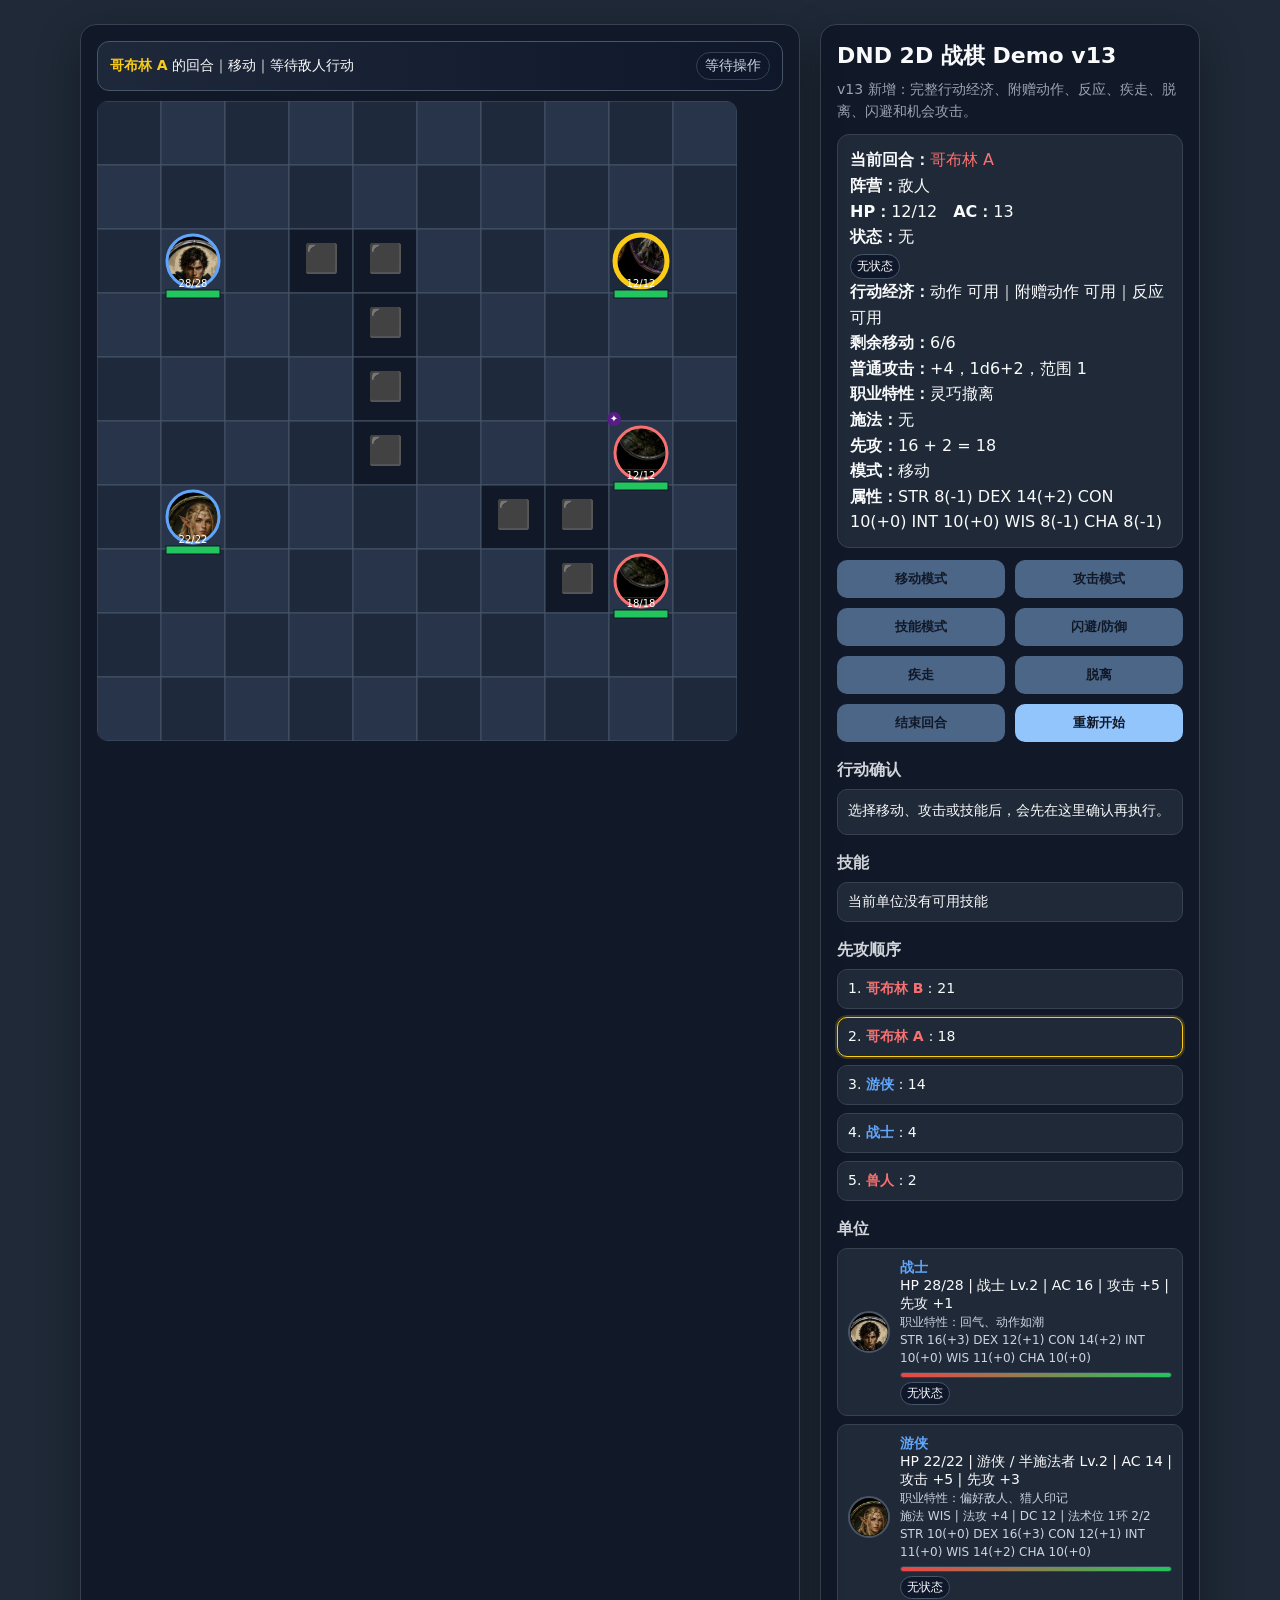
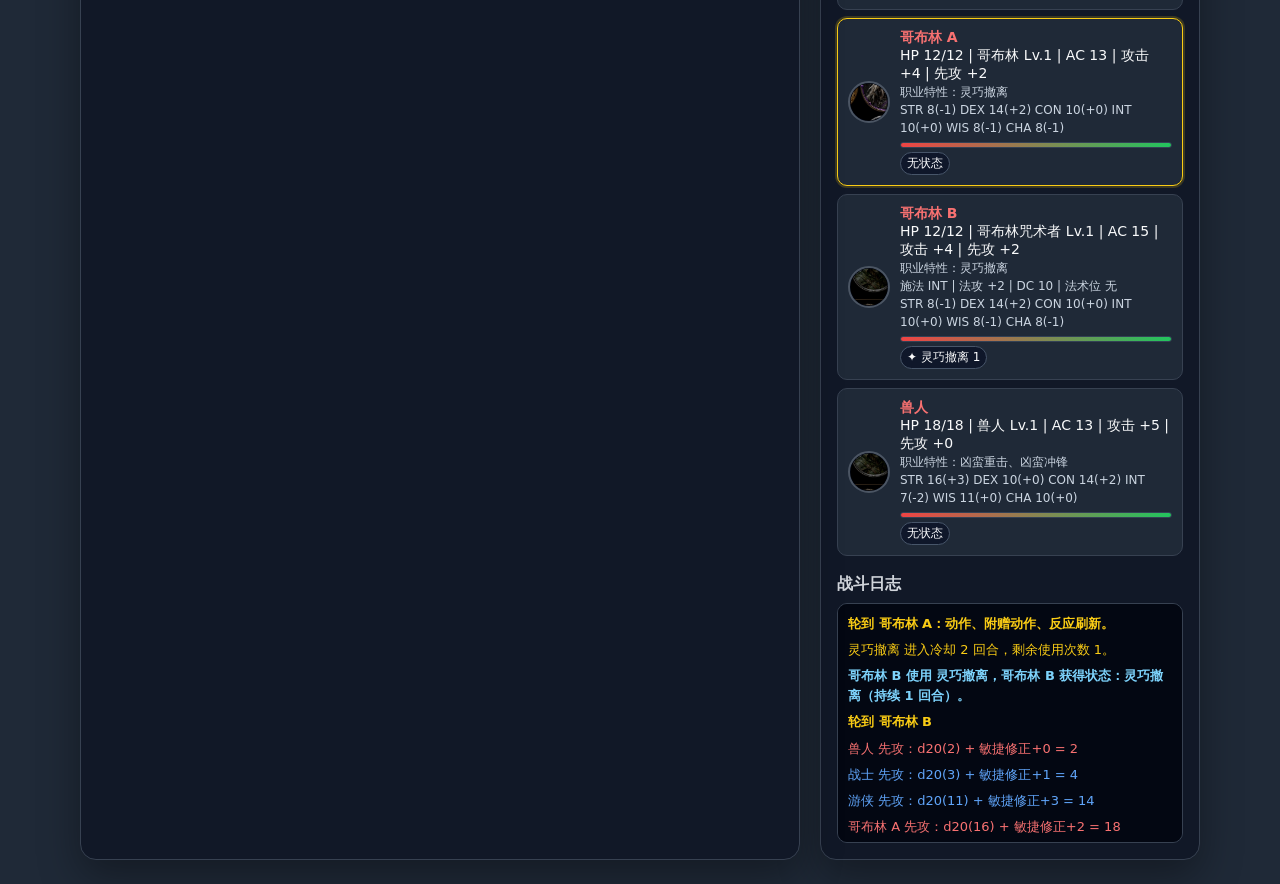
==== index.html @ ed9dc4ab "1. 标准行动经济雏形    - Action：动作    - Bonus Action：附赠动作    - Reaction：反应    - Movement：移动力 2. 行动消耗类型    - " ====
<!DOCTYPE html>
<html lang="zh-CN">
<head>
  <meta charset="UTF-8" />
  <meta name="viewport" content="width=device-width, initial-scale=1.0" />
  <title>DND 战棋战斗 Demo v13</title>
  <link rel="stylesheet" href="./src/style.css" />
</head>
<body>
  <div class="app">
    <div class="board-wrap">
      <div id="turnBanner" class="turn-banner"></div>
      <canvas id="battleCanvas" width="640" height="640"></canvas>
      <div id="tooltip" class="tooltip hidden"></div>
    </div>
    <aside class="panel">
      <h1>DND 2D 战棋 Demo v13</h1>
      <div class="hint">v13 新增：完整行动经济、附赠动作、反应、疾走、脱离、闪避和机会攻击。</div>
      <div class="status" id="status"></div>
      <div class="actions">
        <button id="moveBtn">移动模式</button>
        <button id="attackBtn">攻击模式</button>
        <button id="skillBtn">技能模式</button>
        <button id="defendBtn">闪避/防御</button>
        <button id="dashBtn">疾走</button>
        <button id="disengageBtn">脱离</button>
        <button id="endTurnBtn">结束回合</button>
        <button id="restartBtn">重新开始</button>
      </div>
      <h2>行动确认</h2><div class="confirm-panel" id="confirmPanel"></div>
      <h2>技能</h2><div class="skill-list" id="skillList"></div>
      <h2>先攻顺序</h2><div class="initiative-list" id="initiativeList"></div>
      <h2>单位</h2><div class="unit-list" id="unitList"></div>
      <h2>战斗日志</h2><div class="log" id="log"></div>
    </aside>
  </div>
  <script type="module" src="./src/main.js"></script>
</body>
</html>
---- src/style.css ----
* { box-sizing: border-box; }
body {
  margin: 0;
  font-family: system-ui, -apple-system, BlinkMacSystemFont, "Segoe UI", sans-serif;
  background: #1f2937;
  color: #f9fafb;
  display: flex;
  justify-content: center;
  align-items: flex-start;
  min-height: 100vh;
  padding: 24px;
}
.app { display: grid; grid-template-columns: auto 380px; gap: 20px; max-width: 1120px; width: 100%; }
.board-wrap, .panel { background: #111827; border: 1px solid #374151; border-radius: 16px; box-shadow: 0 16px 40px rgba(0,0,0,.35); padding: 16px; }
canvas { display: block; background: #0f172a; border-radius: 10px; cursor: pointer; }
h1 { font-size: 22px; margin: 0 0 8px; }
h2 { font-size: 16px; margin: 18px 0 8px; color: #d1d5db; }
.hint { color: #9ca3af; line-height: 1.55; font-size: 14px; margin-bottom: 12px; }
.status { padding: 12px; border-radius: 12px; background: #1f2937; border: 1px solid #374151; margin: 12px 0; line-height: 1.6; }
.actions { display: grid; grid-template-columns: 1fr 1fr; gap: 10px; margin: 12px 0; }
button { border: 0; border-radius: 10px; padding: 10px 12px; font-weight: 700; color: #111827; background: #93c5fd; cursor: pointer; }
button:hover:not(:disabled) { filter: brightness(1.08); }
button:disabled { opacity: .45; cursor: not-allowed; }
.unit-list, .initiative-list, .skill-list { display: grid; gap: 8px; }
.unit-card, .initiative-card, .skill-card { padding: 10px; border-radius: 10px; background: #1f2937; border: 1px solid #374151; font-size: 14px; }
.unit-card.active, .initiative-card.active, .skill-card.active { border-color: #facc15; box-shadow: 0 0 0 2px rgba(250,204,21,.18); }
.unit-card.dead, .initiative-card.dead { opacity: .45; text-decoration: line-through; }
.log { height: 240px; overflow: auto; padding: 10px; border-radius: 10px; background: #030712; border: 1px solid #374151; font-size: 13px; line-height: 1.55; }
.log div { margin-bottom: 6px; }
.player { color: #60a5fa; }
.enemy { color: #f87171; }
.system { color: #facc15; }
.crit { color: #fb7185; font-weight: 700; }

.skill-card { cursor: pointer; }
.skill-card:hover { border-color: #93c5fd; }
.skill-name { font-weight: 700; }

.skill-card.disabled { opacity: .5; cursor: not-allowed; }
.skill-card.disabled:hover { border-color: #374151; }

.board-wrap { position: relative; }
.tooltip { position: absolute; pointer-events: none; z-index: 5; max-width: 240px; padding: 8px 10px; border-radius: 10px; background: rgba(3,7,18,.94); border: 1px solid #64748b; color: #e5e7eb; font-size: 12px; line-height: 1.45; box-shadow: 0 10px 30px rgba(0,0,0,.35); }
.tooltip.hidden { display: none; }
.confirm-panel { min-height: 46px; padding: 10px; border-radius: 10px; background: #1f2937; border: 1px solid #374151; font-size: 14px; line-height: 1.5; }
.confirm-actions { display: grid; grid-template-columns: 1fr 1fr; gap: 8px; margin-top: 8px; }
.confirm-actions button:first-child { background: #86efac; }
.confirm-actions button:last-child { background: #fca5a5; }
.aoe { color: #f97316; font-weight: 700; }


.unit-card-with-avatar {
  display: grid;
  grid-template-columns: 42px 1fr;
  align-items: center;
  gap: 10px;
}

.unit-avatar {
  width: 42px;
  height: 42px;
  object-fit: cover;
  border-radius: 999px;
  border: 2px solid #4b5563;
  background: #030712;
}

/* v8 readability upgrades */
.turn-banner {
  display: grid;
  grid-template-columns: 1fr auto;
  gap: 10px;
  align-items: center;
  margin-bottom: 10px;
  padding: 10px 12px;
  border-radius: 12px;
  background: linear-gradient(90deg, rgba(30,41,59,.95), rgba(15,23,42,.95));
  border: 1px solid #475569;
  font-size: 14px;
}
.turn-banner strong { color: #facc15; }
.turn-pill { padding: 4px 8px; border-radius: 999px; background: #0f172a; border: 1px solid #334155; color: #cbd5e1; }
.status-badges { display: flex; flex-wrap: wrap; gap: 4px; margin-top: 4px; }
.status-badge { display: inline-flex; align-items: center; gap: 3px; padding: 2px 6px; border-radius: 999px; background: #0f172a; border: 1px solid #475569; font-size: 12px; }
.status-poison { border-color: #84cc16; color: #bef264; }
.status-defense { border-color: #22c55e; color: #86efac; }
.status-buff { border-color: #38bdf8; color: #7dd3fc; }
.skill-card { position: relative; }
.skill-meta { color: #cbd5e1; font-size: 12px; margin-top: 3px; }
.skill-desc { color: #9ca3af; font-size: 12px; margin-top: 4px; }
.skill-card:hover::after {
  content: attr(data-tooltip);
  position: absolute;
  right: 0;
  top: 100%;
  z-index: 10;
  width: 260px;
  padding: 8px 10px;
  border-radius: 10px;
  background: rgba(3,7,18,.98);
  border: 1px solid #64748b;
  color: #e5e7eb;
  white-space: pre-line;
  box-shadow: 0 12px 30px rgba(0,0,0,.45);
}
.log .hit, .hit { color: #86efac; }
.log .miss, .miss { color: #cbd5e1; }
.log .heal, .heal { color: #4ade80; font-weight: 700; }
.log .buff, .buff { color: #7dd3fc; font-weight: 700; }
.log .save, .save { color: #fdba74; }
.log .damage, .damage { color: #fca5a5; }
.log .turn, .turn { color: #facc15; font-weight: 700; }
.unit-card-with-avatar .unit-hpbar { margin-top: 5px; height: 6px; border-radius: 999px; background: #030712; overflow: hidden; border: 1px solid #334155; }
.unit-card-with-avatar .unit-hpbar-inner { height: 100%; background: linear-gradient(90deg, #ef4444, #22c55e); }

.ability-line { color:#cbd5e1; font-size:12px; line-height:1.5; }

.log .reaction, .reaction { color: #f0abfc; font-weight: 700; }
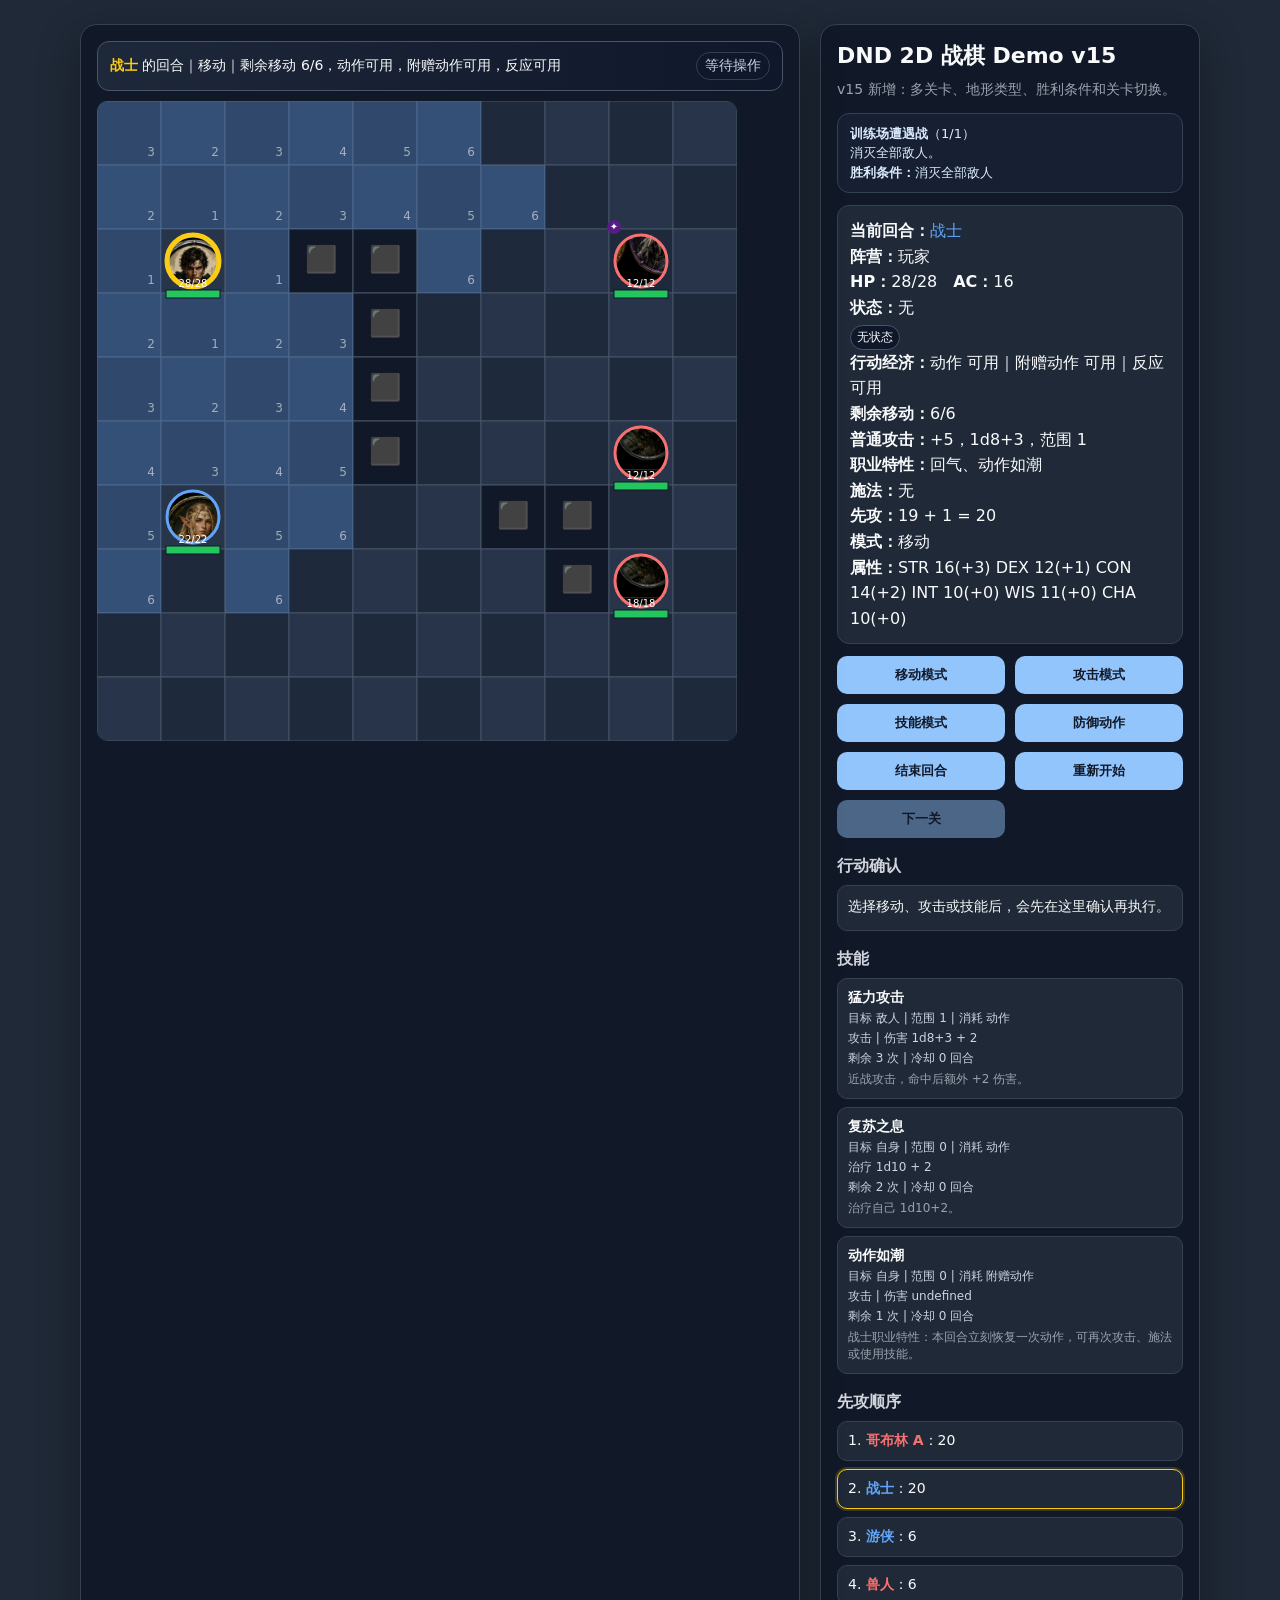
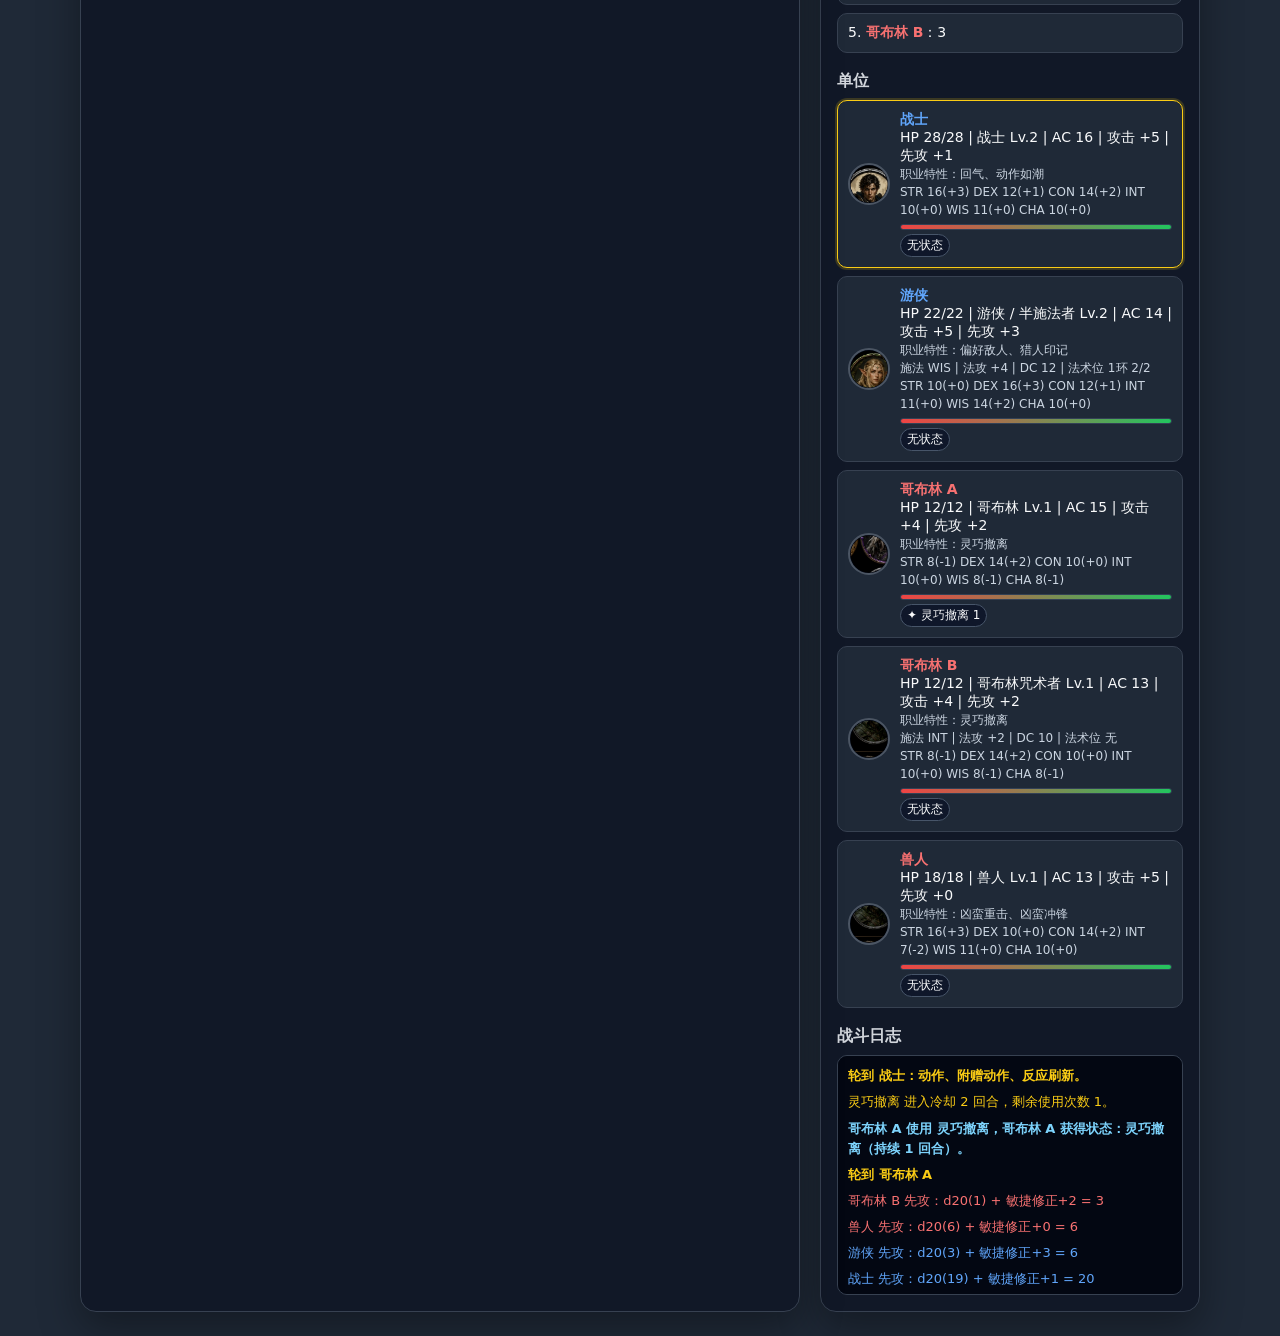
==== commit 11037333: "本版本在 v14 的优势/劣势、机会攻击、行动经济、法术与职业特性基础上，加入了关卡与地图系统。" ====
--- a/index.html
+++ b/index.html
@@ -3,7 +3,7 @@
 <head>
   <meta charset="UTF-8" />
   <meta name="viewport" content="width=device-width, initial-scale=1.0" />
-  <title>DND 战棋战斗 Demo v13</title>
+  <title>DND 战棋战斗 Demo v15</title>
   <link rel="stylesheet" href="./src/style.css" />
 </head>
 <body>
@@ -14,18 +14,18 @@
       <div id="tooltip" class="tooltip hidden"></div>
     </div>
     <aside class="panel">
-      <h1>DND 2D 战棋 Demo v13</h1>
-      <div class="hint">v13 新增：完整行动经济、附赠动作、反应、疾走、脱离、闪避和机会攻击。</div>
+      <h1>DND 2D 战棋 Demo v15</h1>
+      <div class="hint">v15 新增：多关卡、地形类型、胜利条件和关卡切换。</div>
+      <div class="level-info" id="levelInfo"></div>
       <div class="status" id="status"></div>
       <div class="actions">
         <button id="moveBtn">移动模式</button>
         <button id="attackBtn">攻击模式</button>
         <button id="skillBtn">技能模式</button>
-        <button id="defendBtn">闪避/防御</button>
-        <button id="dashBtn">疾走</button>
-        <button id="disengageBtn">脱离</button>
+        <button id="defendBtn">防御动作</button>
         <button id="endTurnBtn">结束回合</button>
         <button id="restartBtn">重新开始</button>
+        <button id="nextLevelBtn">下一关</button>
       </div>
       <h2>行动确认</h2><div class="confirm-panel" id="confirmPanel"></div>
       <h2>技能</h2><div class="skill-list" id="skillList"></div>
--- a/src/style.css
+++ b/src/style.css
@@ -116,3 +116,16 @@
 .ability-line { color:#cbd5e1; font-size:12px; line-height:1.5; }
 
 .log .reaction, .reaction { color: #f0abfc; font-weight: 700; }
+.status-warning { border-color: #f59e0b; color: #fcd34d; }
+
+/* v15 level system */
+.level-info {
+  padding: 10px 12px;
+  border-radius: 12px;
+  background: #172033;
+  border: 1px solid #334155;
+  color: #dbeafe;
+  font-size: 13px;
+  line-height: 1.5;
+  margin: 10px 0;
+}
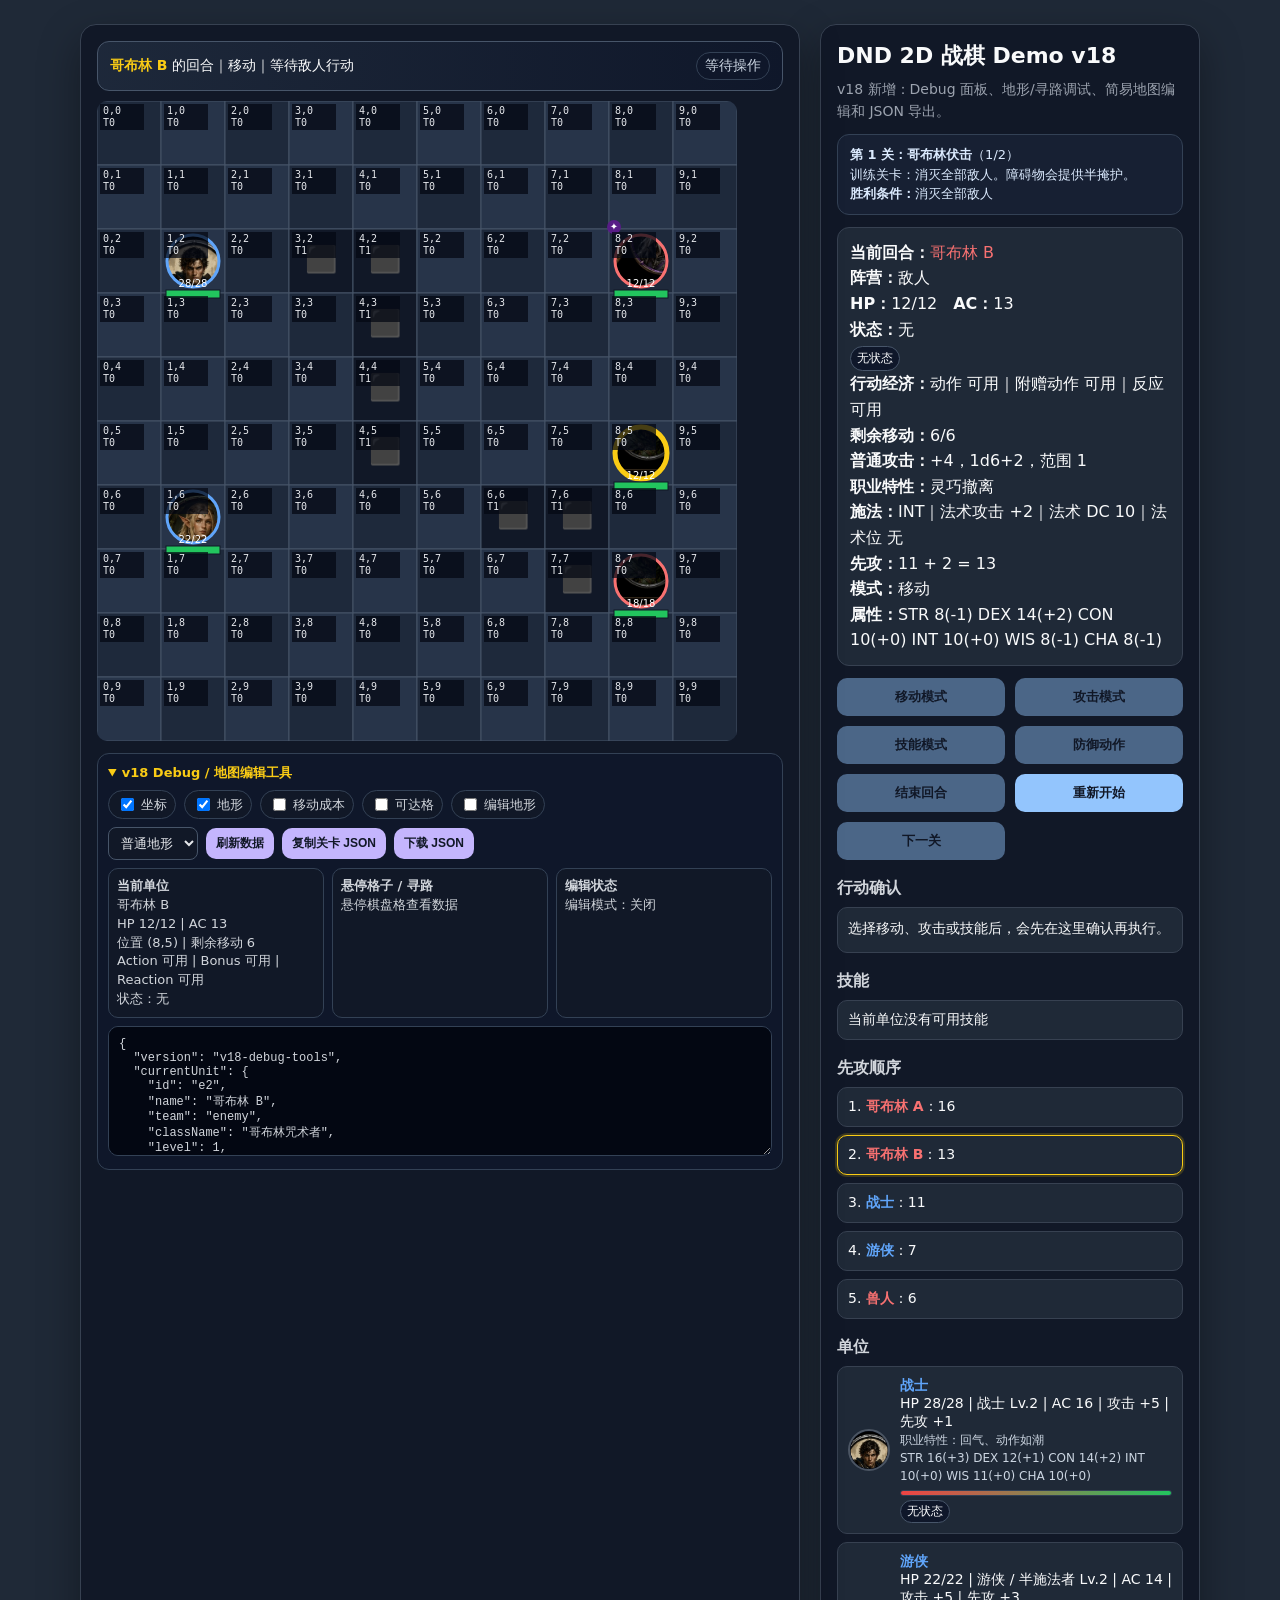
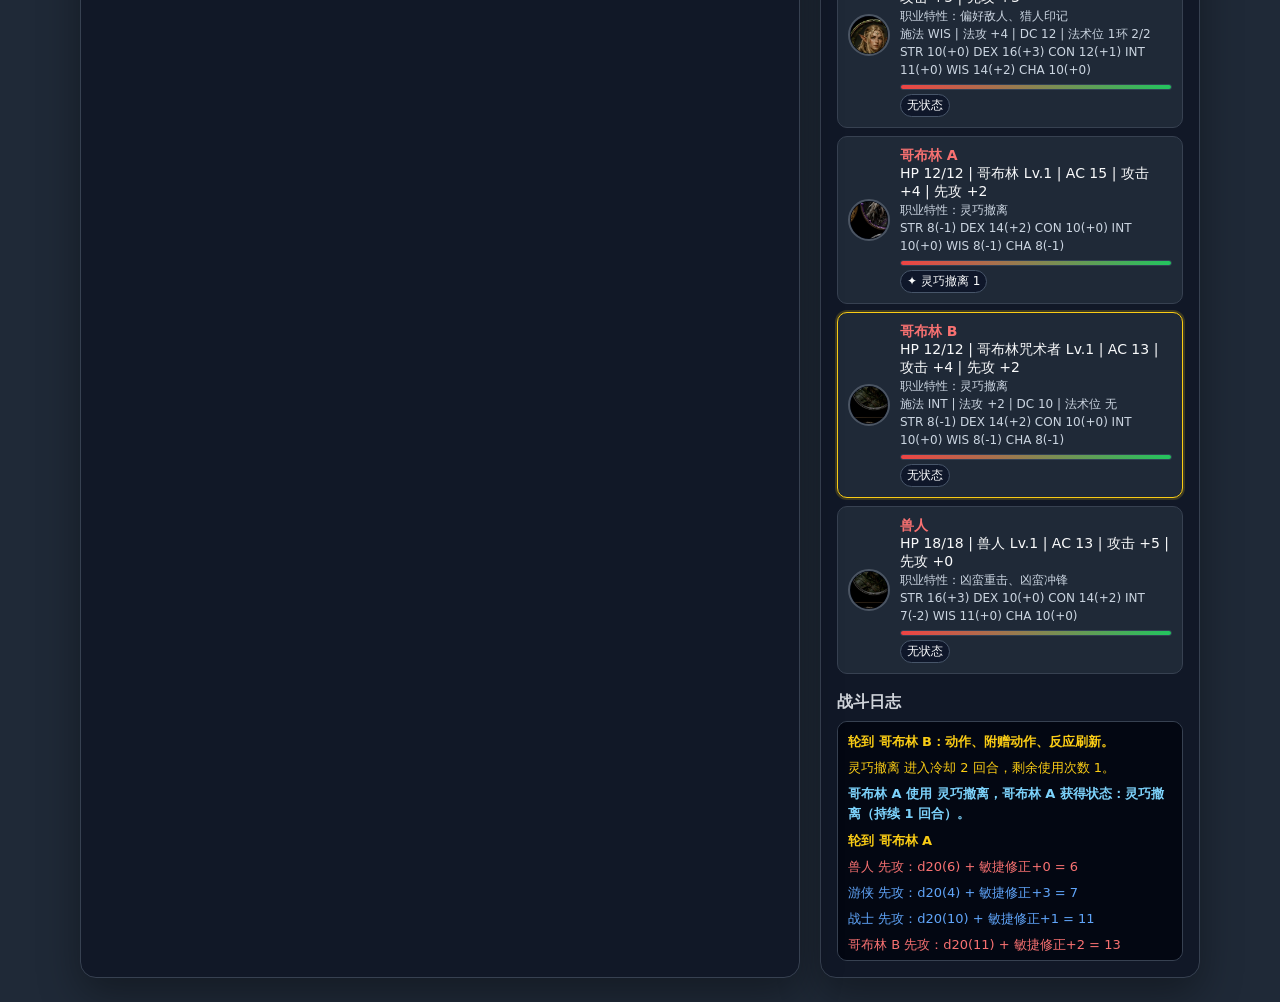
==== commit 0dfabf40: "本版本基于 v15，跳过 v16/v17，直接加入数据编辑与调试工具。" ====
--- a/index.html
+++ b/index.html
@@ -3,7 +3,7 @@
 <head>
   <meta charset="UTF-8" />
   <meta name="viewport" content="width=device-width, initial-scale=1.0" />
-  <title>DND 战棋战斗 Demo v15</title>
+  <title>DND 战棋战斗 Demo v18</title>
   <link rel="stylesheet" href="./src/style.css" />
 </head>
 <body>
@@ -12,10 +12,35 @@
       <div id="turnBanner" class="turn-banner"></div>
       <canvas id="battleCanvas" width="640" height="640"></canvas>
       <div id="tooltip" class="tooltip hidden"></div>
+      <details class="debug-panel" id="debugPanel" open>
+        <summary>v18 Debug / 地图编辑工具</summary>
+        <div class="debug-toolbar">
+          <label><input type="checkbox" id="dbgCoords" checked> 坐标</label>
+          <label><input type="checkbox" id="dbgTerrain" checked> 地形</label>
+          <label><input type="checkbox" id="dbgMoveCost"> 移动成本</label>
+          <label><input type="checkbox" id="dbgReachable"> 可达格</label>
+          <label><input type="checkbox" id="dbgEditMode"> 编辑地形</label>
+        </div>
+        <div class="debug-toolbar">
+          <select id="dbgTerrainSelect">
+            <option value="0">普通地形</option>
+            <option value="1">障碍物</option>
+            <option value="2">困难地形</option>
+            <option value="3">伤害地形</option>
+            <option value="4">治疗地形</option>
+            <option value="5">目标区域</option>
+          </select>
+          <button id="dbgRefresh">刷新数据</button>
+          <button id="dbgCopyLevel">复制关卡 JSON</button>
+          <button id="dbgDownloadLevel">下载 JSON</button>
+        </div>
+        <div id="debugInfo" class="debug-info"></div>
+        <textarea id="debugOutput" class="debug-output" readonly placeholder="这里会显示当前单位、格子、寻路和关卡 JSON"></textarea>
+      </details>
     </div>
     <aside class="panel">
-      <h1>DND 2D 战棋 Demo v15</h1>
-      <div class="hint">v15 新增：多关卡、地形类型、胜利条件和关卡切换。</div>
+      <h1>DND 2D 战棋 Demo v18</h1>
+      <div class="hint">v18 新增：Debug 面板、地形/寻路调试、简易地图编辑和 JSON 导出。</div>
       <div class="level-info" id="levelInfo"></div>
       <div class="status" id="status"></div>
       <div class="actions">
--- a/src/style.css
+++ b/src/style.css
@@ -129,3 +129,24 @@
   line-height: 1.5;
   margin: 10px 0;
 }
+
+
+/* v18 debug tools */
+.debug-panel {
+  margin-top: 12px;
+  padding: 10px;
+  border-radius: 12px;
+  background: #0f172a;
+  border: 1px solid #334155;
+  color: #d1d5db;
+  font-size: 13px;
+}
+.debug-panel summary { cursor: pointer; color: #facc15; font-weight: 700; margin-bottom: 8px; }
+.debug-toolbar { display: flex; flex-wrap: wrap; gap: 8px; align-items: center; margin: 8px 0; }
+.debug-toolbar label { display: inline-flex; gap: 4px; align-items: center; padding: 4px 8px; border-radius: 999px; background: #111827; border: 1px solid #334155; }
+.debug-toolbar select { border: 1px solid #475569; background: #111827; color: #e5e7eb; border-radius: 8px; padding: 7px 8px; }
+.debug-toolbar button { padding: 7px 10px; font-size: 12px; background: #c4b5fd; }
+.debug-info { display: grid; grid-template-columns: repeat(3, 1fr); gap: 8px; margin: 8px 0; }
+.debug-card { padding: 8px; border-radius: 10px; background: #111827; border: 1px solid #334155; line-height: 1.45; }
+.debug-output { width: 100%; min-height: 130px; resize: vertical; border-radius: 10px; padding: 10px; background: #030712; color: #d1d5db; border: 1px solid #334155; font: 12px ui-monospace, SFMono-Regular, Menlo, monospace; }
+@media (max-width: 980px) { .debug-info { grid-template-columns: 1fr; } }
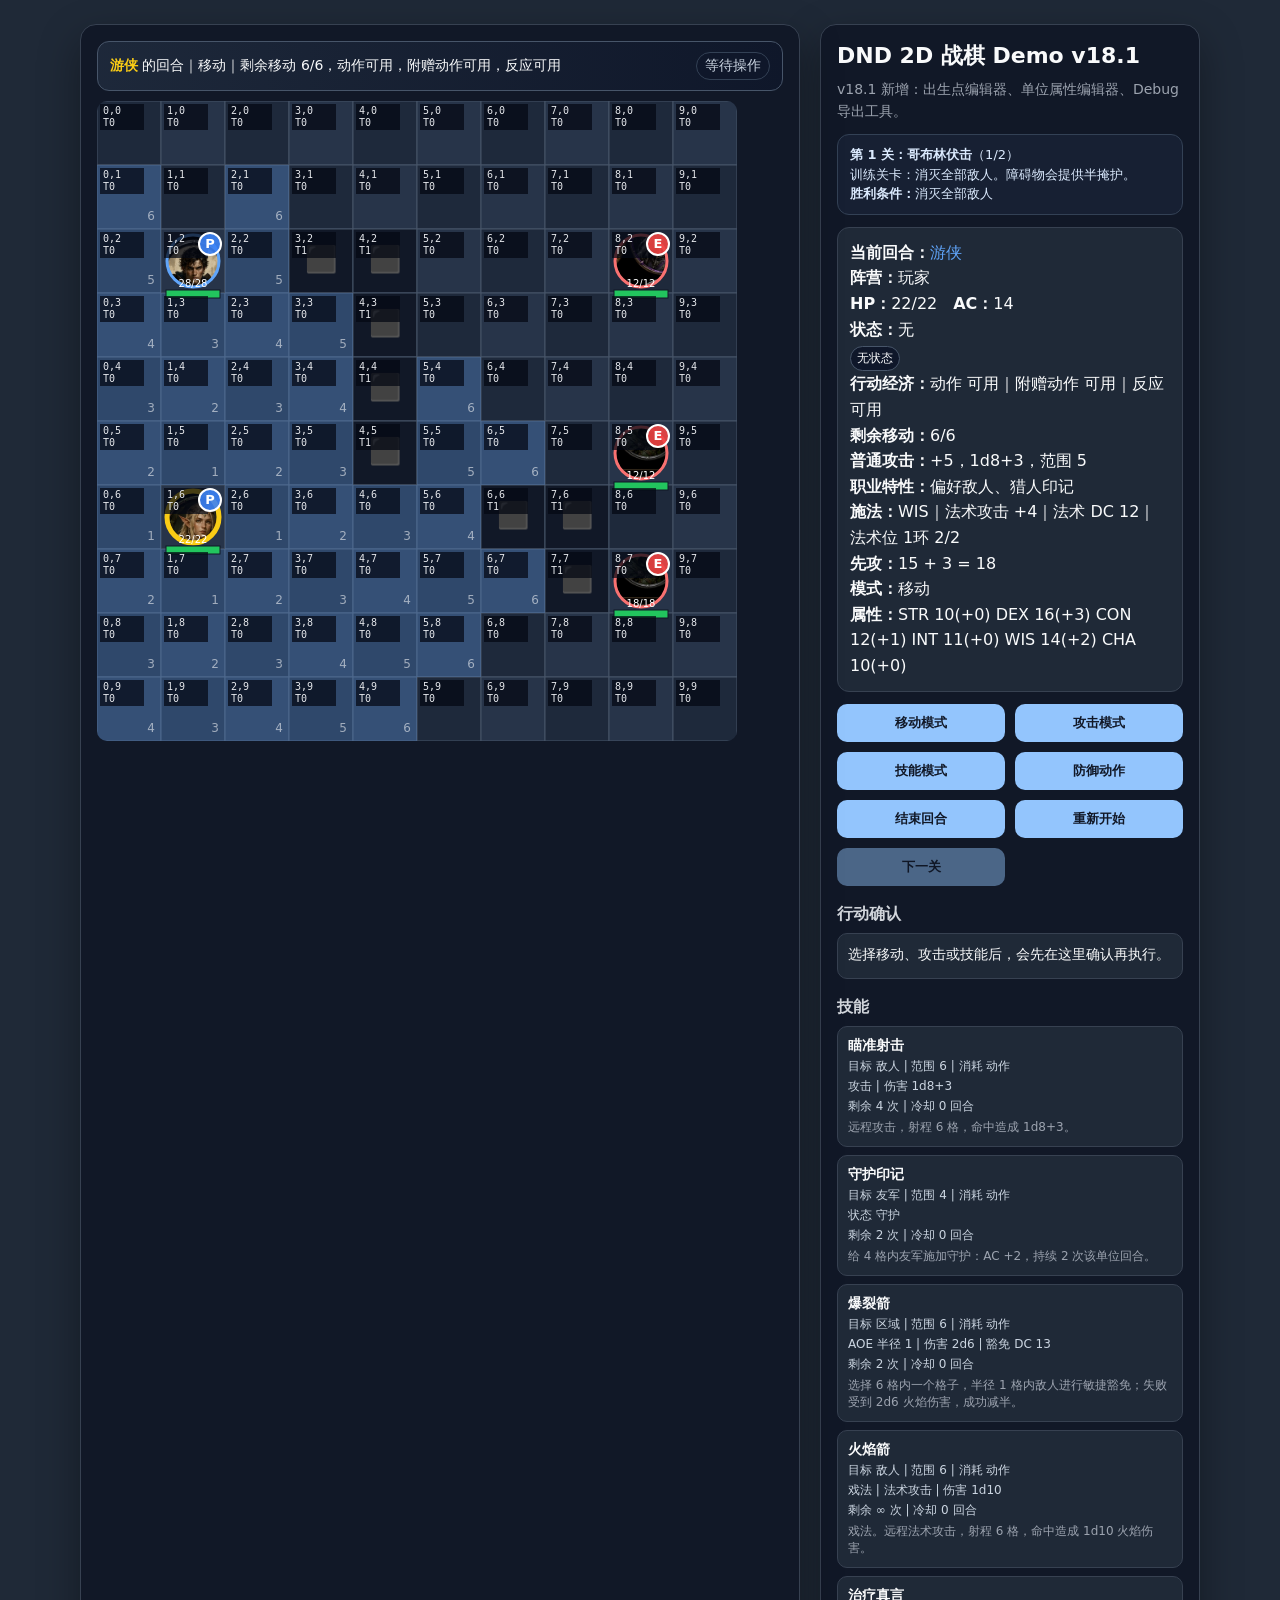
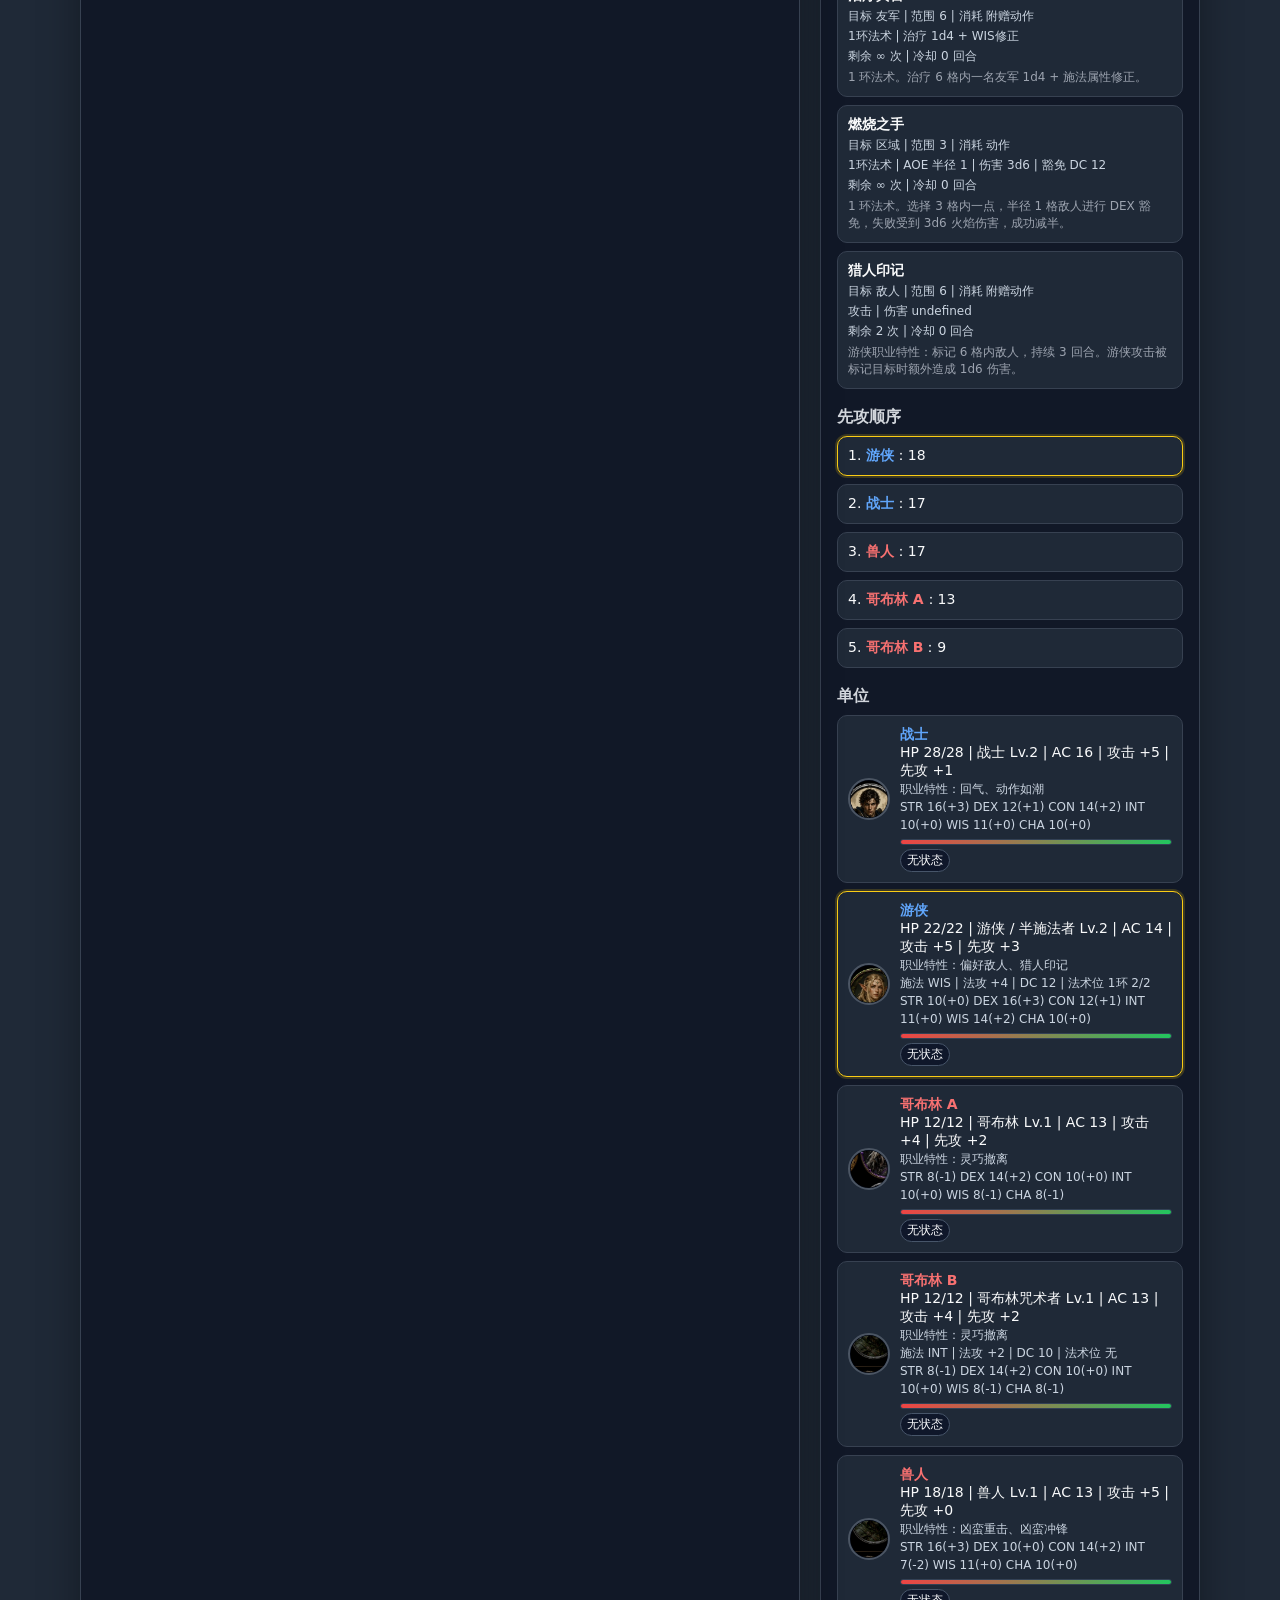
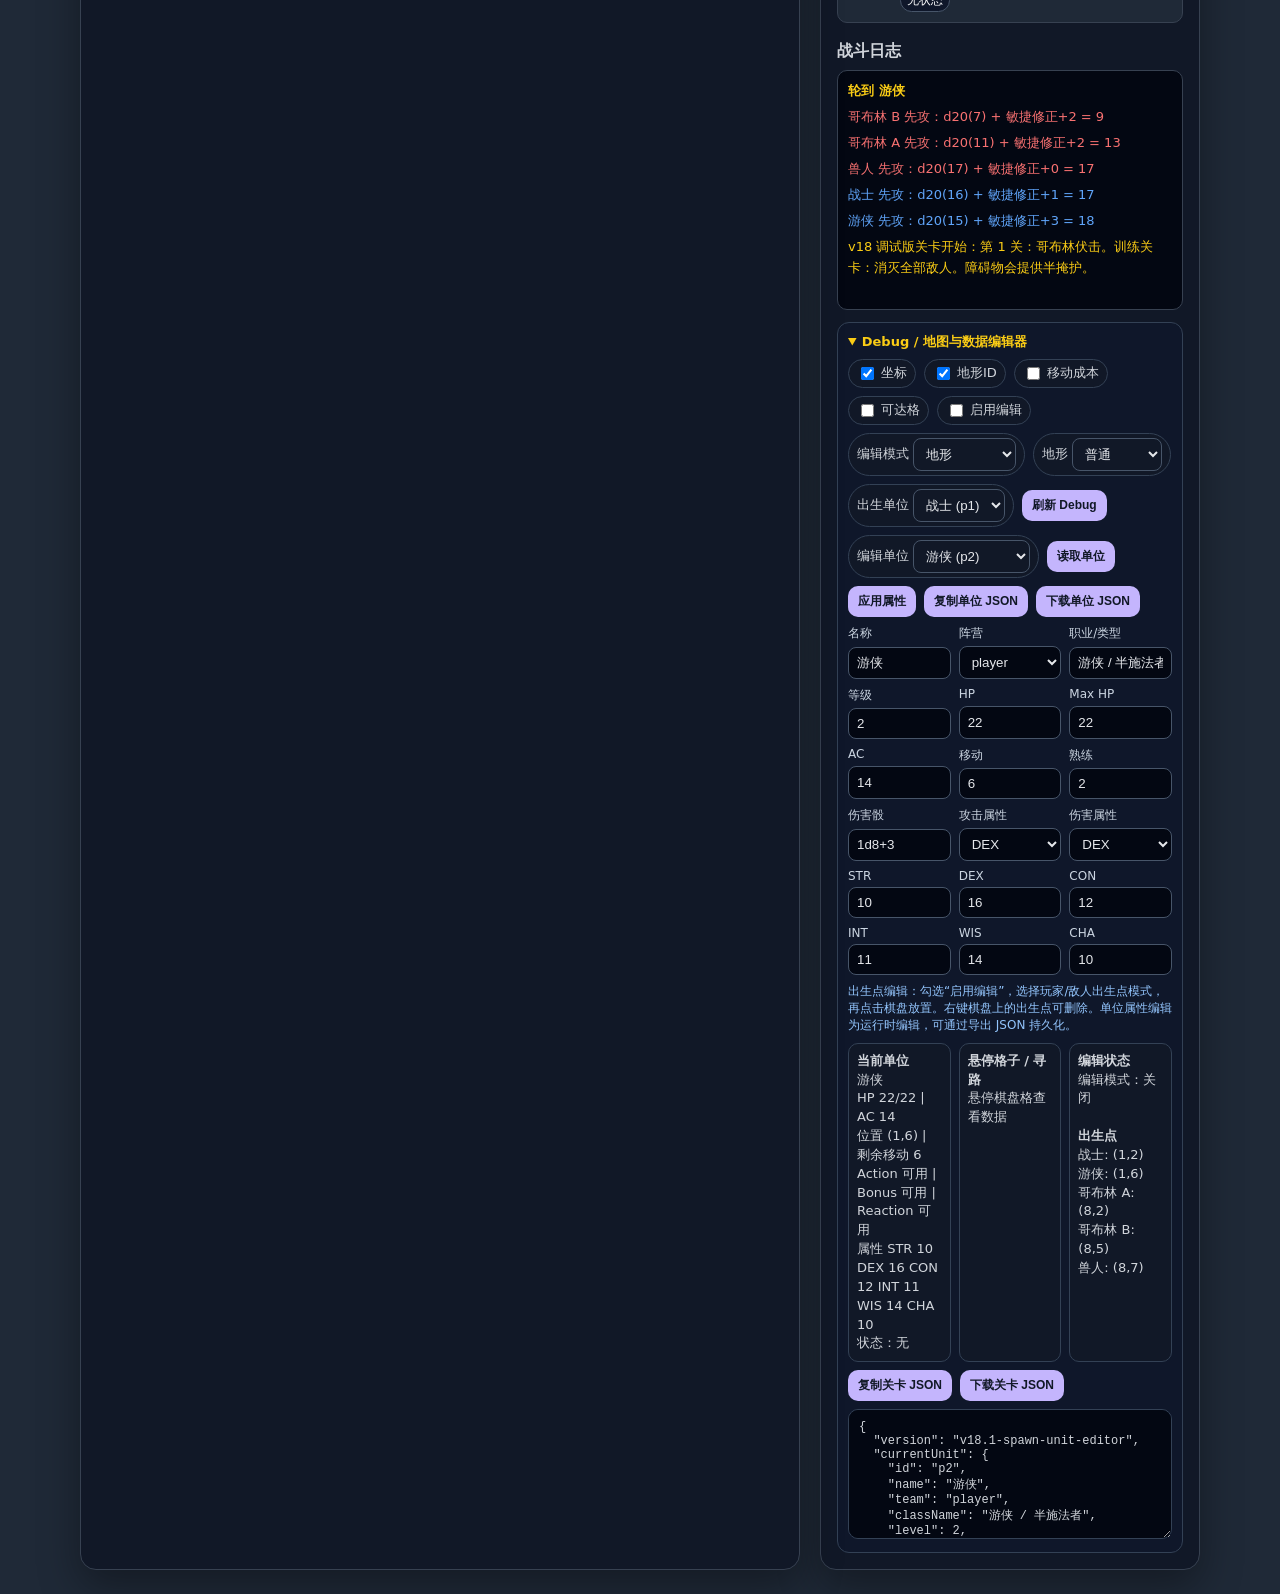
==== commit bc21117f: "1. 出生点编辑器    - 支持放置玩家出生点    - 支持放置敌人出生点    - 棋盘显示 P / E 出生点标记    - 点击棋盘放置出生点    - 右键出生点删除    - 导出关卡 " ====
--- a/index.html
+++ b/index.html
@@ -3,7 +3,7 @@
 <head>
   <meta charset="UTF-8" />
   <meta name="viewport" content="width=device-width, initial-scale=1.0" />
-  <title>DND 战棋战斗 Demo v18</title>
+  <title>DND 战棋战斗 Demo v18.1</title>
   <link rel="stylesheet" href="./src/style.css" />
 </head>
 <body>
@@ -12,35 +12,10 @@
       <div id="turnBanner" class="turn-banner"></div>
       <canvas id="battleCanvas" width="640" height="640"></canvas>
       <div id="tooltip" class="tooltip hidden"></div>
-      <details class="debug-panel" id="debugPanel" open>
-        <summary>v18 Debug / 地图编辑工具</summary>
-        <div class="debug-toolbar">
-          <label><input type="checkbox" id="dbgCoords" checked> 坐标</label>
-          <label><input type="checkbox" id="dbgTerrain" checked> 地形</label>
-          <label><input type="checkbox" id="dbgMoveCost"> 移动成本</label>
-          <label><input type="checkbox" id="dbgReachable"> 可达格</label>
-          <label><input type="checkbox" id="dbgEditMode"> 编辑地形</label>
-        </div>
-        <div class="debug-toolbar">
-          <select id="dbgTerrainSelect">
-            <option value="0">普通地形</option>
-            <option value="1">障碍物</option>
-            <option value="2">困难地形</option>
-            <option value="3">伤害地形</option>
-            <option value="4">治疗地形</option>
-            <option value="5">目标区域</option>
-          </select>
-          <button id="dbgRefresh">刷新数据</button>
-          <button id="dbgCopyLevel">复制关卡 JSON</button>
-          <button id="dbgDownloadLevel">下载 JSON</button>
-        </div>
-        <div id="debugInfo" class="debug-info"></div>
-        <textarea id="debugOutput" class="debug-output" readonly placeholder="这里会显示当前单位、格子、寻路和关卡 JSON"></textarea>
-      </details>
     </div>
     <aside class="panel">
-      <h1>DND 2D 战棋 Demo v18</h1>
-      <div class="hint">v18 新增：Debug 面板、地形/寻路调试、简易地图编辑和 JSON 导出。</div>
+      <h1>DND 2D 战棋 Demo v18.1</h1>
+      <div class="hint">v18.1 新增：出生点编辑器、单位属性编辑器、Debug 导出工具。</div>
       <div class="level-info" id="levelInfo"></div>
       <div class="status" id="status"></div>
       <div class="actions">
@@ -57,6 +32,76 @@
       <h2>先攻顺序</h2><div class="initiative-list" id="initiativeList"></div>
       <h2>单位</h2><div class="unit-list" id="unitList"></div>
       <h2>战斗日志</h2><div class="log" id="log"></div>
+      <details class="debug-panel" open>
+        <summary>Debug / 地图与数据编辑器</summary>
+        <div class="debug-toolbar">
+          <label><input type="checkbox" id="dbgCoords" checked>坐标</label>
+          <label><input type="checkbox" id="dbgTerrain" checked>地形ID</label>
+          <label><input type="checkbox" id="dbgMoveCost">移动成本</label>
+          <label><input type="checkbox" id="dbgReachable">可达格</label>
+          <label><input type="checkbox" id="dbgEditMode">启用编辑</label>
+        </div>
+        <div class="debug-toolbar">
+          <label>编辑模式
+            <select id="dbgEditKind">
+              <option value="terrain">地形</option>
+              <option value="playerSpawn">玩家出生点</option>
+              <option value="enemySpawn">敌人出生点</option>
+            </select>
+          </label>
+          <label>地形
+            <select id="dbgTerrainSelect">
+              <option value="0">普通</option>
+              <option value="1">障碍</option>
+              <option value="2">困难</option>
+              <option value="3">伤害</option>
+              <option value="4">治疗</option>
+              <option value="5">目标区域</option>
+            </select>
+          </label>
+          <label>出生单位
+            <select id="dbgSpawnUnitSelect"></select>
+          </label>
+          <button id="dbgRefresh">刷新 Debug</button>
+        </div>
+        <div class="debug-toolbar">
+          <label>编辑单位
+            <select id="dbgUnitSelect"></select>
+          </label>
+          <button id="dbgLoadUnit">读取单位</button>
+          <button id="dbgApplyUnit">应用属性</button>
+          <button id="dbgCopyUnits">复制单位 JSON</button>
+          <button id="dbgDownloadUnits">下载单位 JSON</button>
+        </div>
+        <div class="unit-editor-grid">
+          <label>名称<input id="unitNameInput"></label>
+          <label>阵营<select id="unitTeamInput"><option value="player">player</option><option value="enemy">enemy</option></select></label>
+          <label>职业/类型<input id="unitClassInput"></label>
+          <label>等级<input id="unitLevelInput" type="number" min="1" max="20"></label>
+          <label>HP<input id="unitHpInput" type="number" min="0"></label>
+          <label>Max HP<input id="unitMaxHpInput" type="number" min="1"></label>
+          <label>AC<input id="unitAcInput" type="number" min="1"></label>
+          <label>移动<input id="unitMoveInput" type="number" min="0"></label>
+          <label>熟练<input id="unitProfInput" type="number" min="0"></label>
+          <label>伤害骰<input id="unitDamageDiceInput"></label>
+          <label>攻击属性<select id="unitAttackAbilityInput"><option>STR</option><option>DEX</option><option>CON</option><option>INT</option><option>WIS</option><option>CHA</option></select></label>
+          <label>伤害属性<select id="unitDamageAbilityInput"><option>STR</option><option>DEX</option><option>CON</option><option>INT</option><option>WIS</option><option>CHA</option></select></label>
+          <label>STR<input id="unitStrInput" type="number" min="1" max="30"></label>
+          <label>DEX<input id="unitDexInput" type="number" min="1" max="30"></label>
+          <label>CON<input id="unitConInput" type="number" min="1" max="30"></label>
+          <label>INT<input id="unitIntInput" type="number" min="1" max="30"></label>
+          <label>WIS<input id="unitWisInput" type="number" min="1" max="30"></label>
+          <label>CHA<input id="unitChaInput" type="number" min="1" max="30"></label>
+        </div>
+        <p class="debug-note">出生点编辑：勾选“启用编辑”，选择玩家/敌人出生点模式，再点击棋盘放置。右键棋盘上的出生点可删除。单位属性编辑为运行时编辑，可通过导出 JSON 持久化。</p>
+        <div class="debug-info" id="debugInfo"></div>
+        <div class="debug-toolbar">
+          <button id="dbgCopyLevel">复制关卡 JSON</button>
+          <button id="dbgDownloadLevel">下载关卡 JSON</button>
+        </div>
+        <textarea class="debug-output" id="debugOutput" spellcheck="false"></textarea>
+      </details>
+
     </aside>
   </div>
   <script type="module" src="./src/main.js"></script>
--- a/src/style.css
+++ b/src/style.css
@@ -150,3 +150,33 @@
 .debug-card { padding: 8px; border-radius: 10px; background: #111827; border: 1px solid #334155; line-height: 1.45; }
 .debug-output { width: 100%; min-height: 130px; resize: vertical; border-radius: 10px; padding: 10px; background: #030712; color: #d1d5db; border: 1px solid #334155; font: 12px ui-monospace, SFMono-Regular, Menlo, monospace; }
 @media (max-width: 980px) { .debug-info { grid-template-columns: 1fr; } }
+
+/* v18.1 spawn and unit editor */
+.unit-editor-grid {
+  display: grid;
+  grid-template-columns: repeat(3, minmax(0, 1fr));
+  gap: 8px;
+  margin: 8px 0;
+}
+.unit-editor-grid label {
+  display: grid;
+  gap: 4px;
+  color: #cbd5e1;
+  font-size: 12px;
+}
+.unit-editor-grid input,
+.unit-editor-grid select {
+  border: 1px solid #475569;
+  background: #030712;
+  color: #e5e7eb;
+  border-radius: 8px;
+  padding: 7px 8px;
+  width: 100%;
+}
+.debug-note {
+  color: #93c5fd;
+  font-size: 12px;
+  line-height: 1.45;
+  margin: 8px 0;
+}
+@media (max-width: 980px) { .unit-editor-grid { grid-template-columns: 1fr; } }
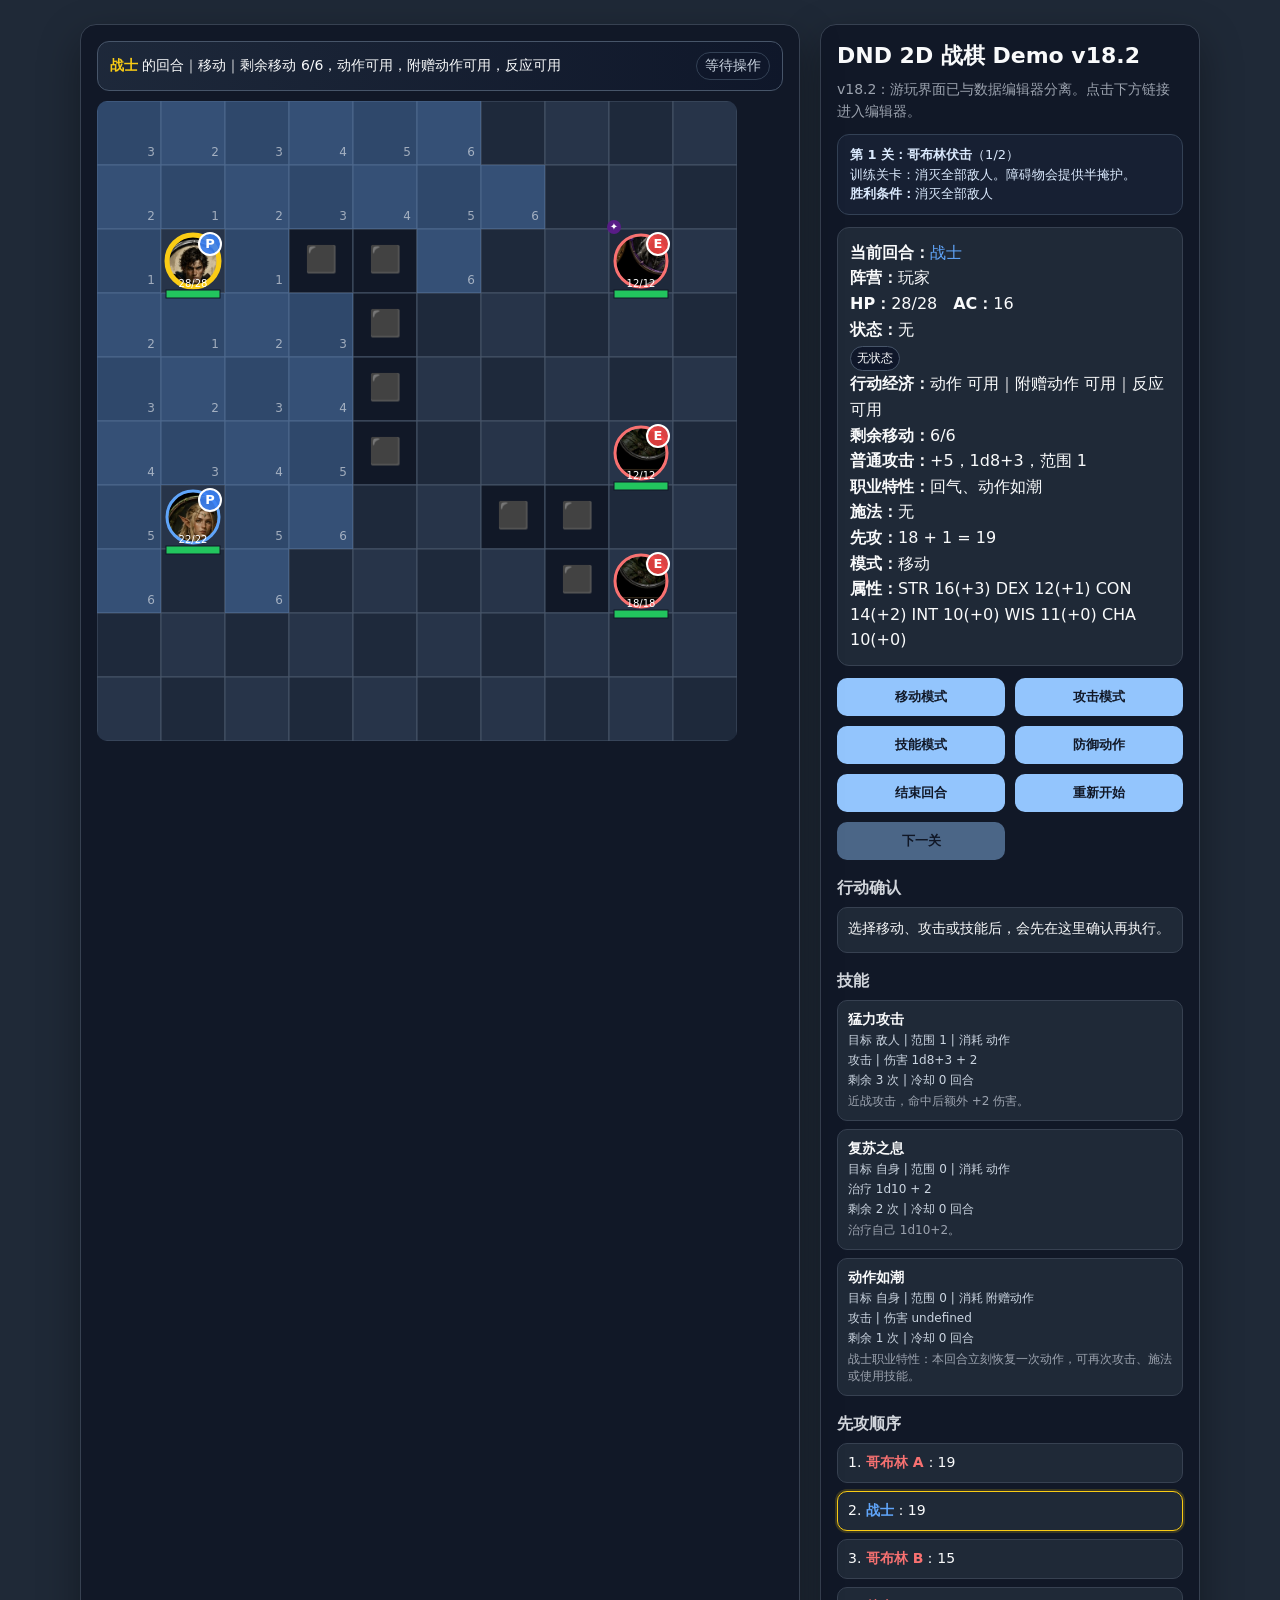
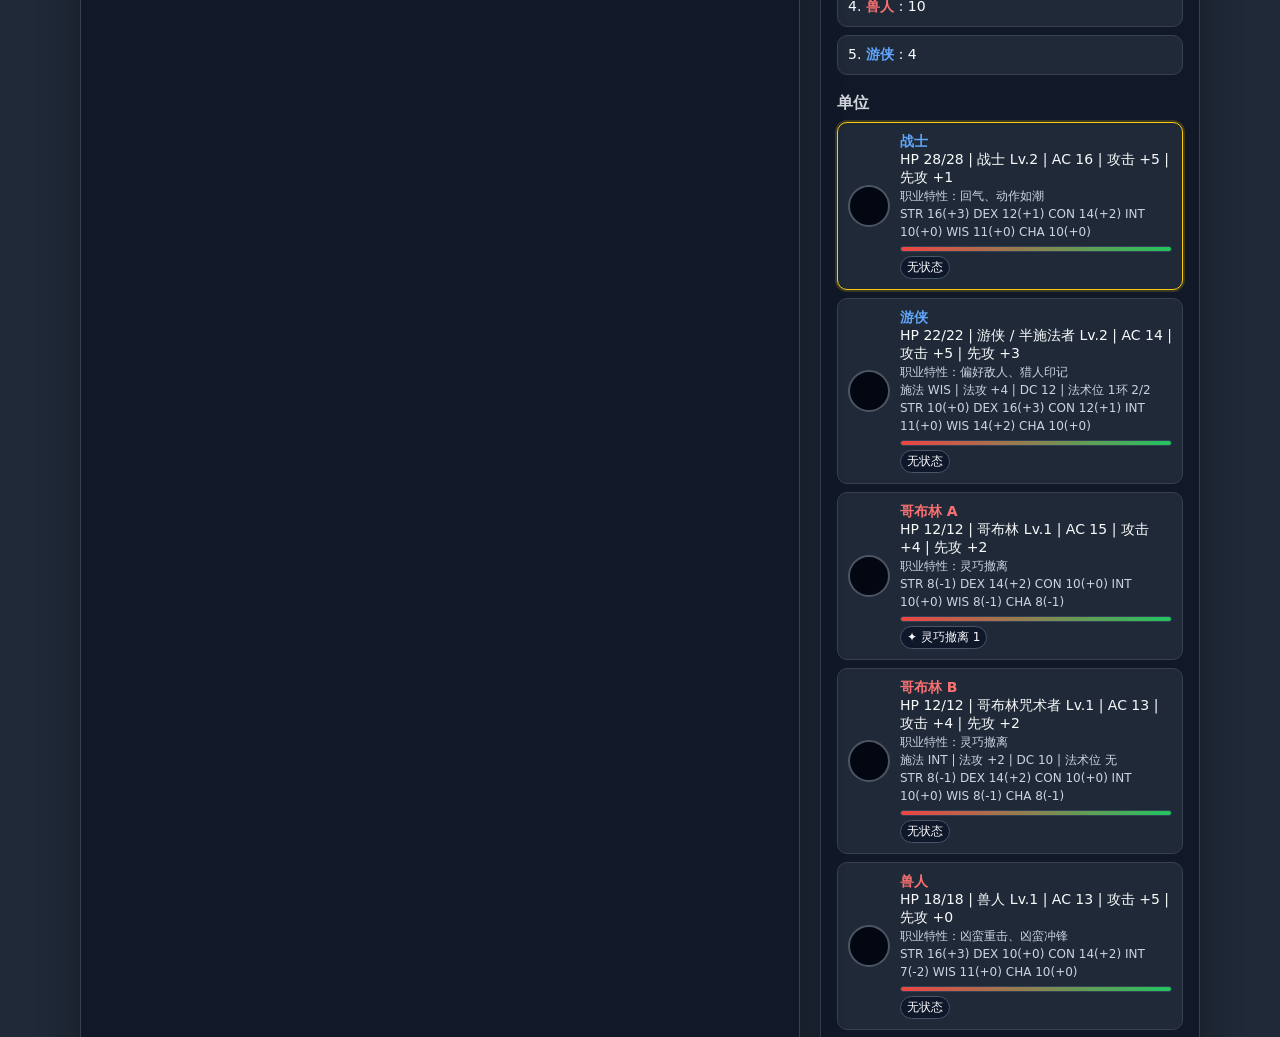
==== commit 22e3f8df: "出生点编辑器与单位属性编辑器" ====
--- a/index.html
+++ b/index.html
@@ -3,7 +3,7 @@
 <head>
   <meta charset="UTF-8" />
   <meta name="viewport" content="width=device-width, initial-scale=1.0" />
-  <title>DND 战棋战斗 Demo v18.1</title>
+  <title>DND 战棋战斗 Demo v18.2</title>
   <link rel="stylesheet" href="./src/style.css" />
 </head>
 <body>
@@ -14,8 +14,8 @@
       <div id="tooltip" class="tooltip hidden"></div>
     </div>
     <aside class="panel">
-      <h1>DND 2D 战棋 Demo v18.1</h1>
-      <div class="hint">v18.1 新增：出生点编辑器、单位属性编辑器、Debug 导出工具。</div>
+      <h1>DND 2D 战棋 Demo v18.2</h1>
+      <div class="hint">v18.2：游玩界面已与数据编辑器分离。点击下方链接进入编辑器。</div>
       <div class="level-info" id="levelInfo"></div>
       <div class="status" id="status"></div>
       <div class="actions">
@@ -32,75 +32,8 @@
       <h2>先攻顺序</h2><div class="initiative-list" id="initiativeList"></div>
       <h2>单位</h2><div class="unit-list" id="unitList"></div>
       <h2>战斗日志</h2><div class="log" id="log"></div>
-      <details class="debug-panel" open>
-        <summary>Debug / 地图与数据编辑器</summary>
-        <div class="debug-toolbar">
-          <label><input type="checkbox" id="dbgCoords" checked>坐标</label>
-          <label><input type="checkbox" id="dbgTerrain" checked>地形ID</label>
-          <label><input type="checkbox" id="dbgMoveCost">移动成本</label>
-          <label><input type="checkbox" id="dbgReachable">可达格</label>
-          <label><input type="checkbox" id="dbgEditMode">启用编辑</label>
-        </div>
-        <div class="debug-toolbar">
-          <label>编辑模式
-            <select id="dbgEditKind">
-              <option value="terrain">地形</option>
-              <option value="playerSpawn">玩家出生点</option>
-              <option value="enemySpawn">敌人出生点</option>
-            </select>
-          </label>
-          <label>地形
-            <select id="dbgTerrainSelect">
-              <option value="0">普通</option>
-              <option value="1">障碍</option>
-              <option value="2">困难</option>
-              <option value="3">伤害</option>
-              <option value="4">治疗</option>
-              <option value="5">目标区域</option>
-            </select>
-          </label>
-          <label>出生单位
-            <select id="dbgSpawnUnitSelect"></select>
-          </label>
-          <button id="dbgRefresh">刷新 Debug</button>
-        </div>
-        <div class="debug-toolbar">
-          <label>编辑单位
-            <select id="dbgUnitSelect"></select>
-          </label>
-          <button id="dbgLoadUnit">读取单位</button>
-          <button id="dbgApplyUnit">应用属性</button>
-          <button id="dbgCopyUnits">复制单位 JSON</button>
-          <button id="dbgDownloadUnits">下载单位 JSON</button>
-        </div>
-        <div class="unit-editor-grid">
-          <label>名称<input id="unitNameInput"></label>
-          <label>阵营<select id="unitTeamInput"><option value="player">player</option><option value="enemy">enemy</option></select></label>
-          <label>职业/类型<input id="unitClassInput"></label>
-          <label>等级<input id="unitLevelInput" type="number" min="1" max="20"></label>
-          <label>HP<input id="unitHpInput" type="number" min="0"></label>
-          <label>Max HP<input id="unitMaxHpInput" type="number" min="1"></label>
-          <label>AC<input id="unitAcInput" type="number" min="1"></label>
-          <label>移动<input id="unitMoveInput" type="number" min="0"></label>
-          <label>熟练<input id="unitProfInput" type="number" min="0"></label>
-          <label>伤害骰<input id="unitDamageDiceInput"></label>
-          <label>攻击属性<select id="unitAttackAbilityInput"><option>STR</option><option>DEX</option><option>CON</option><option>INT</option><option>WIS</option><option>CHA</option></select></label>
-          <label>伤害属性<select id="unitDamageAbilityInput"><option>STR</option><option>DEX</option><option>CON</option><option>INT</option><option>WIS</option><option>CHA</option></select></label>
-          <label>STR<input id="unitStrInput" type="number" min="1" max="30"></label>
-          <label>DEX<input id="unitDexInput" type="number" min="1" max="30"></label>
-          <label>CON<input id="unitConInput" type="number" min="1" max="30"></label>
-          <label>INT<input id="unitIntInput" type="number" min="1" max="30"></label>
-          <label>WIS<input id="unitWisInput" type="number" min="1" max="30"></label>
-          <label>CHA<input id="unitChaInput" type="number" min="1" max="30"></label>
-        </div>
-        <p class="debug-note">出生点编辑：勾选“启用编辑”，选择玩家/敌人出生点模式，再点击棋盘放置。右键棋盘上的出生点可删除。单位属性编辑为运行时编辑，可通过导出 JSON 持久化。</p>
-        <div class="debug-info" id="debugInfo"></div>
-        <div class="debug-toolbar">
-          <button id="dbgCopyLevel">复制关卡 JSON</button>
-          <button id="dbgDownloadLevel">下载关卡 JSON</button>
-        </div>
-        <textarea class="debug-output" id="debugOutput" spellcheck="false"></textarea>
-      </details>
+      <div class="top-links"><a href="./editor.html">打开数据编辑器</a></div>
+
 
     </aside>
   </div>
--- a/src/style.css
+++ b/src/style.css
@@ -180,3 +180,8 @@
   margin: 8px 0;
 }
 @media (max-width: 980px) { .unit-editor-grid { grid-template-columns: 1fr; } }
+
+/* v18.2 separated editor */
+.top-links { margin: 10px 0 14px; }
+.top-links a { display: inline-block; color: #111827; background: #a7f3d0; text-decoration: none; font-weight: 800; border-radius: 999px; padding: 8px 12px; }
+.debug-toolbar input[type="file"] { max-width: 210px; color: #d1d5db; font-size: 12px; }
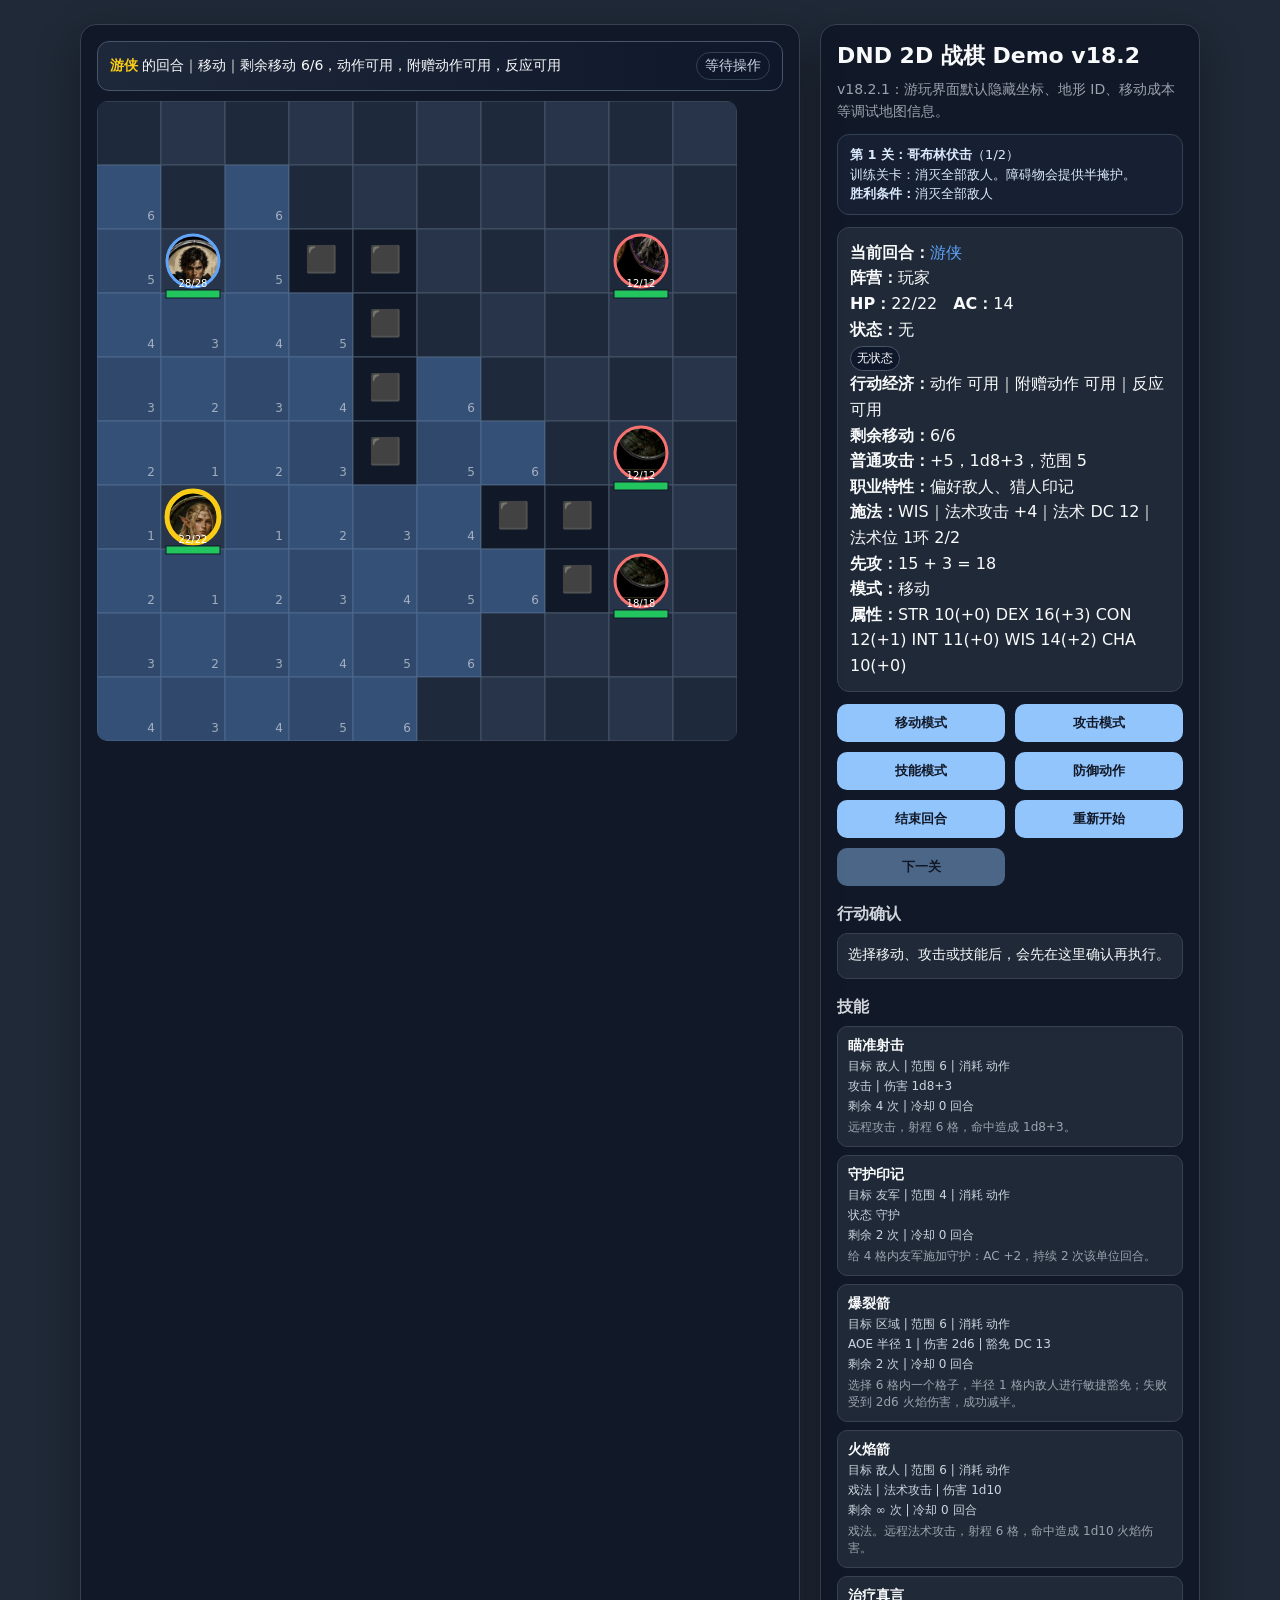
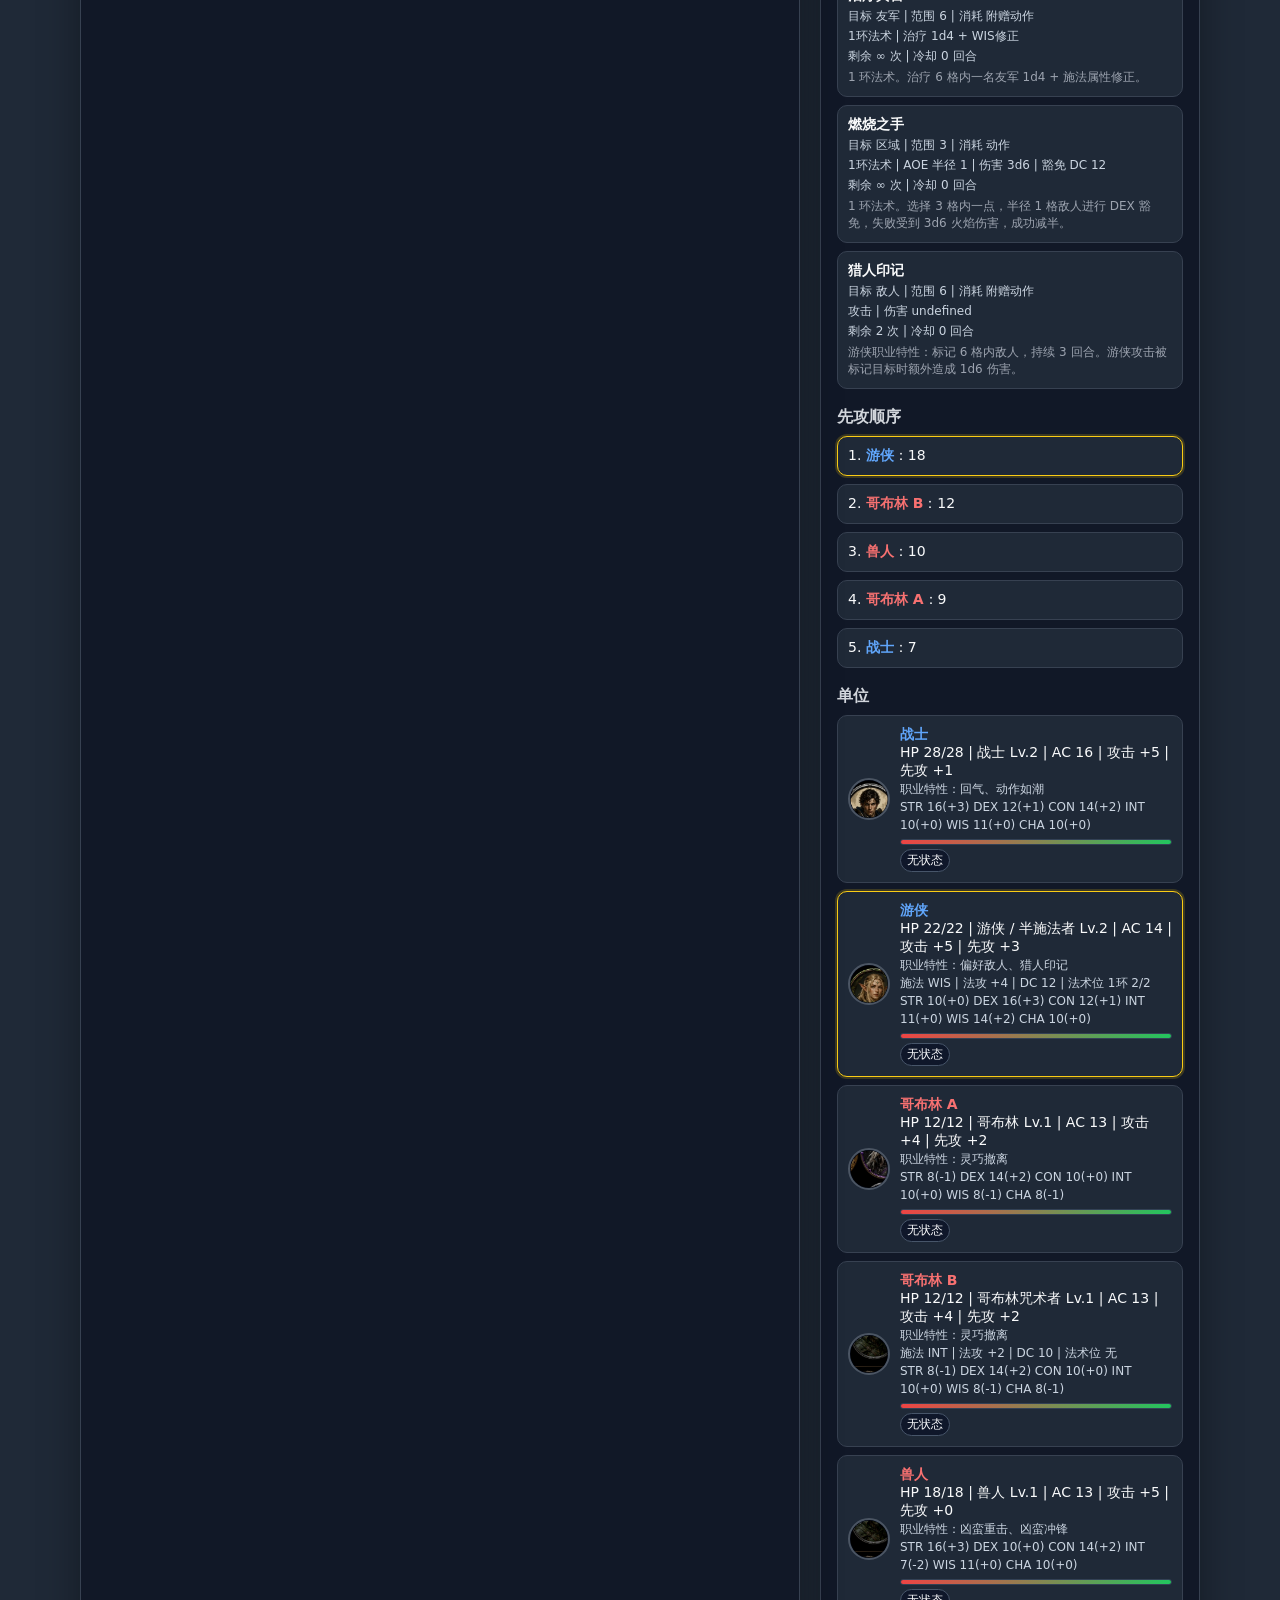
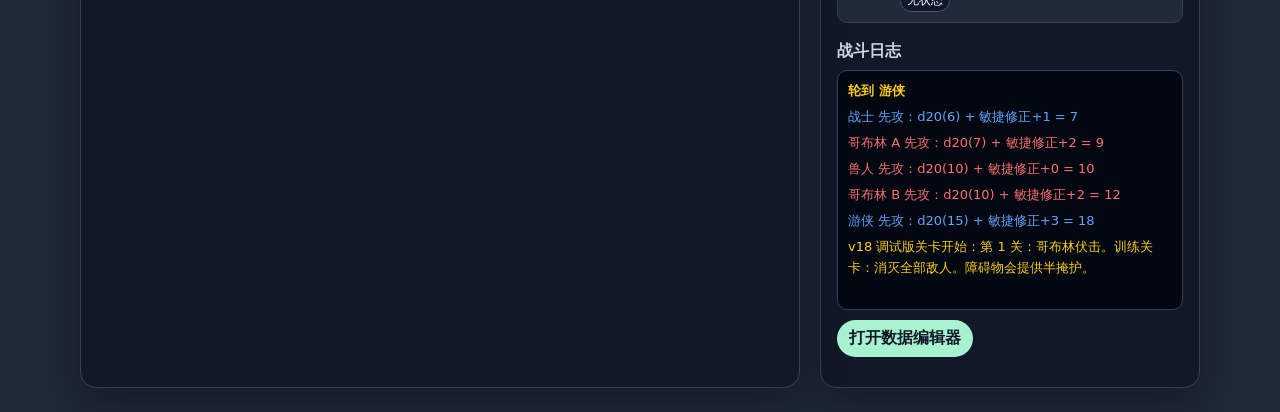
==== commit 3ec8435a: "// 游玩界面使用精简地图信息：关闭坐标/地形调试叠层，并减少悬停提示中的地图细节。" ====
--- a/index.html
+++ b/index.html
@@ -3,7 +3,7 @@
 <head>
   <meta charset="UTF-8" />
   <meta name="viewport" content="width=device-width, initial-scale=1.0" />
-  <title>DND 战棋战斗 Demo v18.2</title>
+  <title>DND 战棋战斗 Demo v18.2.1</title>
   <link rel="stylesheet" href="./src/style.css" />
 </head>
 <body>
@@ -15,7 +15,7 @@
     </div>
     <aside class="panel">
       <h1>DND 2D 战棋 Demo v18.2</h1>
-      <div class="hint">v18.2：游玩界面已与数据编辑器分离。点击下方链接进入编辑器。</div>
+      <div class="hint">v18.2.1：游玩界面默认隐藏坐标、地形 ID、移动成本等调试地图信息。</div>
       <div class="level-info" id="levelInfo"></div>
       <div class="status" id="status"></div>
       <div class="actions">
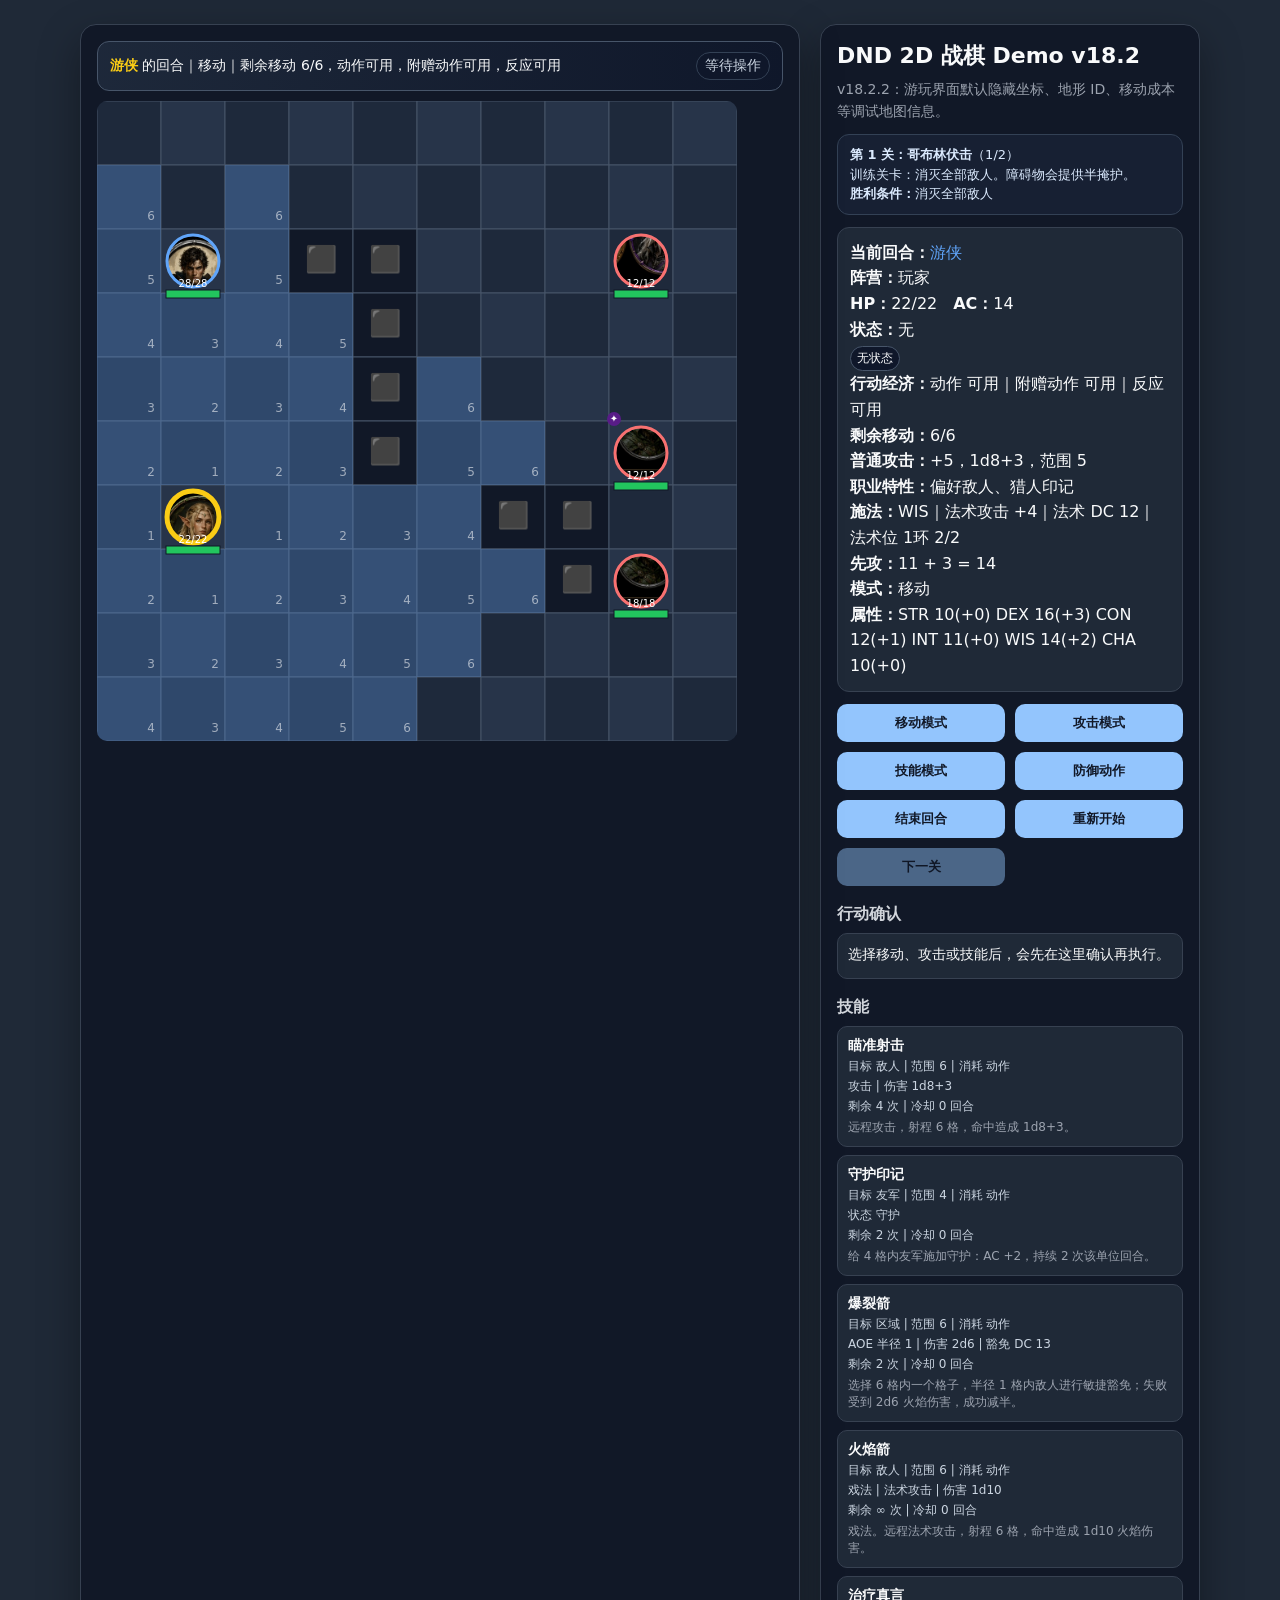
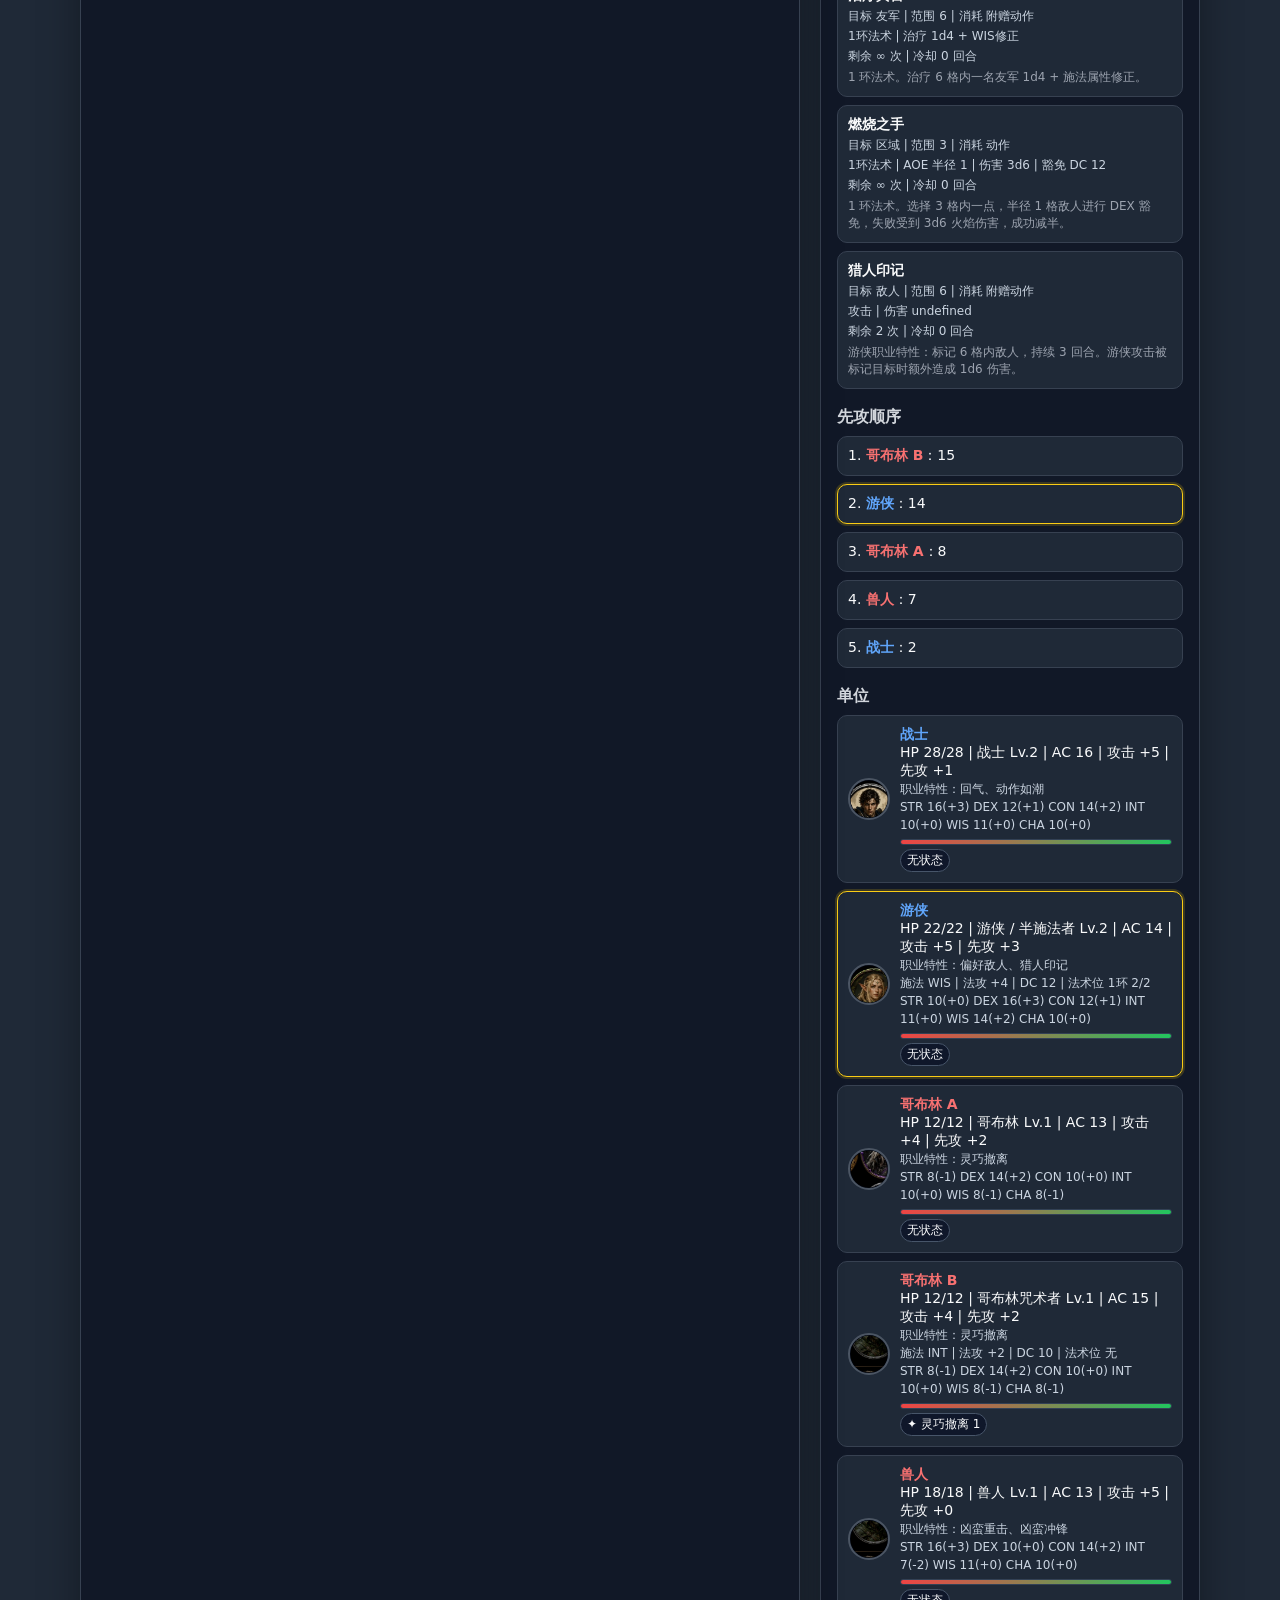
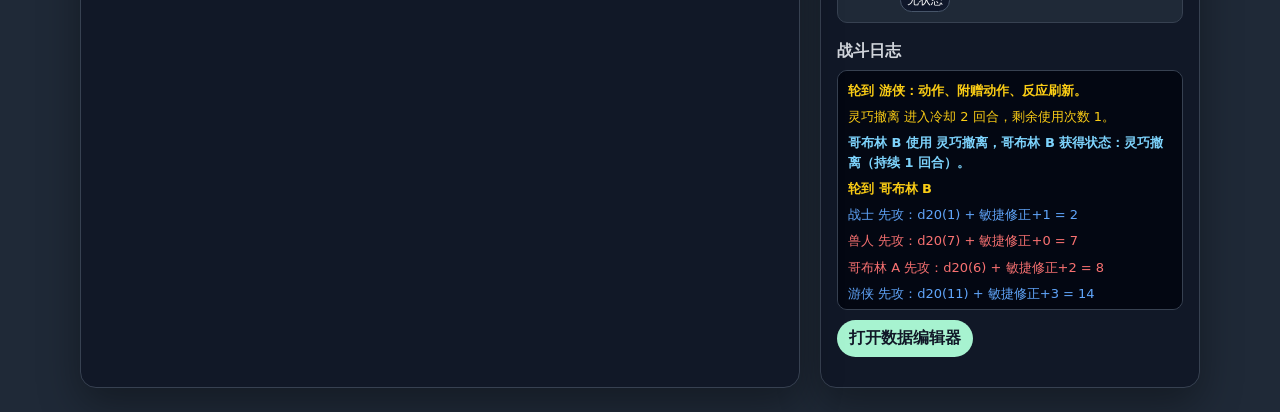
==== commit 7575438b: "简化操作" ====
--- a/index.html
+++ b/index.html
@@ -3,7 +3,7 @@
 <head>
   <meta charset="UTF-8" />
   <meta name="viewport" content="width=device-width, initial-scale=1.0" />
-  <title>DND 战棋战斗 Demo v18.2.1</title>
+  <title>DND 战棋战斗 Demo v18.2.2</title>
   <link rel="stylesheet" href="./src/style.css" />
 </head>
 <body>
@@ -15,7 +15,7 @@
     </div>
     <aside class="panel">
       <h1>DND 2D 战棋 Demo v18.2</h1>
-      <div class="hint">v18.2.1：游玩界面默认隐藏坐标、地形 ID、移动成本等调试地图信息。</div>
+      <div class="hint">v18.2.2：游玩界面默认隐藏坐标、地形 ID、移动成本等调试地图信息。</div>
       <div class="level-info" id="levelInfo"></div>
       <div class="status" id="status"></div>
       <div class="actions">
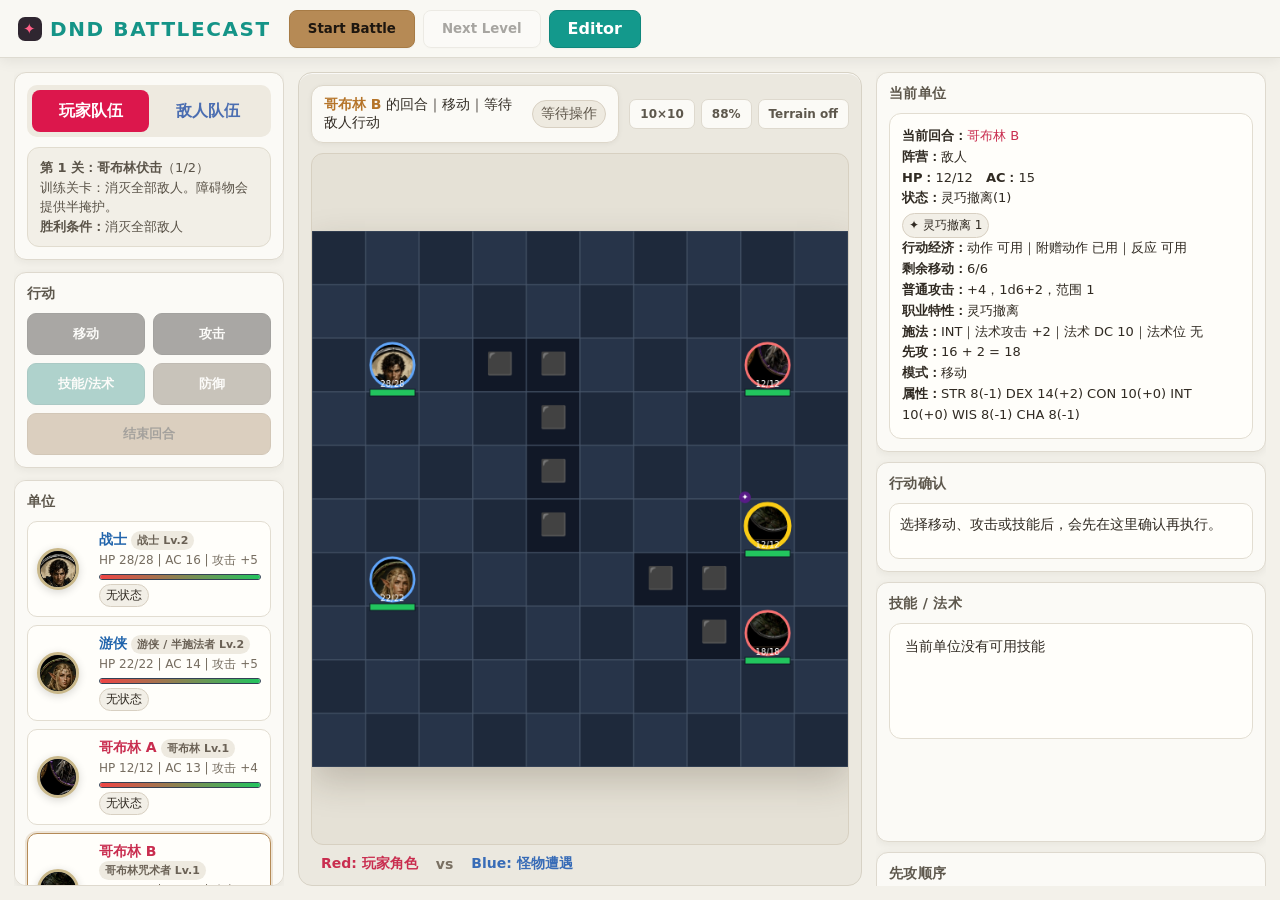
==== commit 4fe5ef7b: "美化界面" ====
--- a/index.html
+++ b/index.html
@@ -3,40 +3,94 @@
 <head>
   <meta charset="UTF-8" />
   <meta name="viewport" content="width=device-width, initial-scale=1.0" />
-  <title>DND 战棋战斗 Demo v18.2.2</title>
+  <title>DND 战棋战斗 Demo v18.2.4</title>
   <link rel="stylesheet" href="./src/style.css" />
 </head>
-<body>
-  <div class="app">
-    <div class="board-wrap">
-      <div id="turnBanner" class="turn-banner"></div>
-      <canvas id="battleCanvas" width="640" height="640"></canvas>
-      <div id="tooltip" class="tooltip hidden"></div>
-    </div>
-    <aside class="panel">
-      <h1>DND 2D 战棋 Demo v18.2</h1>
-      <div class="hint">v18.2.2：游玩界面默认隐藏坐标、地形 ID、移动成本等调试地图信息。</div>
-      <div class="level-info" id="levelInfo"></div>
-      <div class="status" id="status"></div>
-      <div class="actions">
-        <button id="moveBtn">移动模式</button>
-        <button id="attackBtn">攻击模式</button>
-        <button id="skillBtn">技能模式</button>
-        <button id="defendBtn">防御动作</button>
-        <button id="endTurnBtn">结束回合</button>
-        <button id="restartBtn">重新开始</button>
-        <button id="nextLevelBtn">下一关</button>
+<body class="play-page">
+  <header class="play-topbar">
+    <div class="brand"><span class="brand-mark">✦</span><span>DND BATTLECAST</span></div>
+    <nav class="play-nav">
+      <button id="restartBtn" class="nav-btn primary">Start Battle</button>
+      <button id="nextLevelBtn" class="nav-btn">Next Level</button>
+      <a class="nav-link" href="./editor.html">Editor</a>
+    </nav>
+  </header>
+
+  <main class="battle-layout">
+    <aside class="left-dock">
+      <section class="dock-card team-card">
+        <div class="team-tabs">
+          <span class="team-tab red active">玩家队伍</span>
+          <span class="team-tab blue">敌人队伍</span>
+        </div>
+        <div class="level-info compact" id="levelInfo"></div>
+      </section>
+
+      <section class="dock-card">
+        <h2>行动</h2>
+        <div class="actions battle-actions">
+          <button id="moveBtn">移动</button>
+          <button id="attackBtn">攻击</button>
+          <button id="skillBtn">技能/法术</button>
+          <button id="defendBtn">防御</button>
+          <button id="endTurnBtn" class="wide">结束回合</button>
+        </div>
+      </section>
+
+      <section class="dock-card scroll-card">
+        <h2>单位</h2>
+        <div class="unit-list" id="unitList"></div>
+      </section>
+    </aside>
+
+    <section class="center-stage">
+      <div class="stage-toolbar">
+        <div id="turnBanner" class="turn-banner"></div>
+        <div class="stage-chips">
+          <span>10×10</span>
+          <span>88%</span>
+          <span>Terrain off</span>
+        </div>
       </div>
-      <h2>行动确认</h2><div class="confirm-panel" id="confirmPanel"></div>
-      <h2>技能</h2><div class="skill-list" id="skillList"></div>
-      <h2>先攻顺序</h2><div class="initiative-list" id="initiativeList"></div>
-      <h2>单位</h2><div class="unit-list" id="unitList"></div>
-      <h2>战斗日志</h2><div class="log" id="log"></div>
-      <div class="top-links"><a href="./editor.html">打开数据编辑器</a></div>
+      <div class="board-frame">
+        <canvas id="battleCanvas" width="640" height="640"></canvas>
+        <div id="tooltip" class="tooltip hidden"></div>
+      </div>
+      <div class="team-summary">
+        <span class="red-text">Red: 玩家角色</span>
+        <span>vs</span>
+        <span class="blue-text">Blue: 怪物遭遇</span>
+      </div>
+    </section>
 
+    <aside class="right-dock">
+      <section class="dock-card status-card">
+        <h2>当前单位</h2>
+        <div class="status" id="status"></div>
+      </section>
 
+      <section class="dock-card">
+        <h2>行动确认</h2>
+        <div class="confirm-panel" id="confirmPanel"></div>
+      </section>
+
+      <section class="dock-card scroll-card skill-dock">
+        <h2>技能 / 法术</h2>
+        <div class="skill-list" id="skillList"></div>
+      </section>
+
+      <section class="dock-card">
+        <h2>先攻顺序</h2>
+        <div class="initiative-list" id="initiativeList"></div>
+      </section>
+
+      <section class="dock-card log-card">
+        <div class="log-tabs"><span class="active">Battle Log</span><span>Stat Block</span></div>
+        <div class="log" id="log"></div>
+      </section>
     </aside>
-  </div>
+  </main>
+
   <script type="module" src="./src/main.js"></script>
 </body>
 </html>
--- a/src/style.css
+++ b/src/style.css
@@ -185,3 +185,374 @@
 .top-links { margin: 10px 0 14px; }
 .top-links a { display: inline-block; color: #111827; background: #a7f3d0; text-decoration: none; font-weight: 800; border-radius: 999px; padding: 8px 12px; }
 .debug-toolbar input[type="file"] { max-width: 210px; color: #d1d5db; font-size: 12px; }
+
+/* v18.2.3 Battlecast-inspired play UI. Editor keeps the old dark tool layout. */
+body.play-page {
+  display: block;
+  padding: 0;
+  background: #f3f1ea;
+  color: #27241f;
+  min-height: 100vh;
+}
+.play-page button { font-family: inherit; }
+.play-topbar {
+  height: 58px;
+  display: flex;
+  align-items: center;
+  gap: 18px;
+  padding: 0 18px;
+  background: rgba(250, 249, 244, .96);
+  border-bottom: 1px solid #dedbd1;
+  box-shadow: 0 2px 14px rgba(30, 24, 10, .08);
+  position: sticky;
+  top: 0;
+  z-index: 20;
+}
+.brand {
+  display: flex;
+  align-items: center;
+  gap: 8px;
+  min-width: 230px;
+  font-size: 20px;
+  letter-spacing: .08em;
+  font-weight: 900;
+  color: #159487;
+}
+.brand-mark {
+  width: 24px;
+  height: 24px;
+  border-radius: 7px;
+  display: inline-grid;
+  place-items: center;
+  background: #2f2630;
+  color: #ff5f87;
+  font-size: 15px;
+}
+.play-nav {
+  display: flex;
+  align-items: center;
+  gap: 8px;
+  flex-wrap: wrap;
+}
+.nav-btn,
+.nav-link {
+  display: inline-flex;
+  align-items: center;
+  justify-content: center;
+  min-height: 38px;
+  padding: 8px 18px;
+  border-radius: 8px;
+  background: #ffffff;
+  border: 1px solid #dad6cb;
+  color: #25211b;
+  font-weight: 800;
+  text-decoration: none;
+  box-shadow: 0 1px 2px rgba(0,0,0,.04);
+}
+.nav-btn.primary { background: #b68a55; border-color: #a77b45; color: #1d160f; }
+.nav-link { background: #13998c; border-color: #0f877c; color: #fff; }
+.battle-layout {
+  display: grid;
+  grid-template-columns: 320px minmax(520px, 1fr) 370px;
+  gap: 14px;
+  height: calc(100vh - 58px);
+  padding: 14px;
+}
+.left-dock,
+.right-dock {
+  min-width: 0;
+  display: flex;
+  flex-direction: column;
+  gap: 12px;
+  overflow: hidden;
+}
+.center-stage {
+  min-width: 0;
+  display: flex;
+  flex-direction: column;
+  gap: 10px;
+  background: #ebe8df;
+  border: 1px solid #d7d2c5;
+  border-radius: 14px;
+  padding: 12px;
+  box-shadow: inset 0 1px 0 rgba(255,255,255,.75);
+}
+.dock-card {
+  background: #fbfaf6;
+  border: 1px solid #ded9ce;
+  border-radius: 12px;
+  padding: 12px;
+  color: #2b261f;
+  box-shadow: 0 2px 9px rgba(40, 30, 10, .06);
+}
+.play-page h2 {
+  color: #5d574c;
+  margin: 0 0 10px;
+  font-size: 14px;
+  font-weight: 900;
+  letter-spacing: .02em;
+}
+.team-tabs {
+  display: grid;
+  grid-template-columns: 1fr 1fr;
+  gap: 0;
+  padding: 5px;
+  background: #eeeae0;
+  border-radius: 10px;
+}
+.team-tab {
+  display: grid;
+  place-items: center;
+  min-height: 42px;
+  border-radius: 8px;
+  font-weight: 900;
+  color: #716b60;
+}
+.team-tab.active.red { background: #dc174c; color: #fff; }
+.team-tab.blue { color: #4b6eb1; }
+.play-page .level-info {
+  margin: 10px 0 0;
+  background: #f2efe7;
+  border-color: #e1dccf;
+  color: #5a5348;
+}
+.play-page .actions { margin: 0; }
+.battle-actions {
+  grid-template-columns: 1fr 1fr;
+  gap: 8px;
+}
+.battle-actions button {
+  background: #27231f;
+  color: #fff;
+  border-radius: 9px;
+  min-height: 42px;
+  border: 1px solid #181512;
+}
+.battle-actions button:nth-child(3) { background: #169c8f; border-color: #0d8378; }
+.battle-actions button:nth-child(4) { background: #7c6a54; border-color: #675641; }
+.battle-actions .wide { grid-column: 1 / -1; background: #b48a56; border-color: #9d7444; color: #1c140c; }
+.play-page button:disabled { opacity: .38; filter: grayscale(.3); }
+.scroll-card { overflow: auto; min-height: 0; }
+.left-dock .scroll-card { flex: 1; }
+.stage-toolbar {
+  display: grid;
+  grid-template-columns: minmax(0, 1fr) auto;
+  align-items: center;
+  gap: 10px;
+}
+.play-page .turn-banner {
+  margin: 0;
+  background: #fbfaf6;
+  color: #332d25;
+  border-color: #ddd7ca;
+  box-shadow: 0 1px 5px rgba(0,0,0,.05);
+}
+.play-page .turn-banner strong { color: #b57429; }
+.play-page .turn-pill { background: #eeeae0; color: #5d5549; border-color: #d8d0c2; }
+.stage-chips {
+  display: flex;
+  gap: 6px;
+  align-items: center;
+  color: #5d574c;
+  font-weight: 800;
+  font-size: 12px;
+}
+.stage-chips span {
+  padding: 7px 10px;
+  border-radius: 7px;
+  background: #fbfaf6;
+  border: 1px solid #ded9ce;
+}
+.board-frame {
+  position: relative;
+  flex: 1;
+  min-height: 0;
+  display: grid;
+  place-items: center;
+  background:
+    radial-gradient(circle at 50% 45%, rgba(134, 111, 73, .18), transparent 45%),
+    #e5e1d6;
+  border: 1px solid #d7d0c1;
+  border-radius: 12px;
+  overflow: hidden;
+}
+.play-page canvas {
+  max-width: min(100%, calc(100vh - 178px));
+  max-height: calc(100vh - 178px);
+  width: auto;
+  height: auto;
+  border-radius: 0;
+  box-shadow: 0 14px 34px rgba(54, 43, 22, .22);
+  background: #c8b78f;
+}
+.team-summary {
+  display: flex;
+  gap: 18px;
+  align-items: center;
+  padding: 0 10px;
+  font-size: 14px;
+  font-weight: 800;
+  color: #797062;
+}
+.red-text { color: #c92d4f; }
+.blue-text { color: #386cb7; }
+.right-dock { overflow: auto; }
+.status-card .status,
+.play-page .confirm-panel,
+.play-page .log,
+.play-page .unit-card,
+.play-page .initiative-card,
+.play-page .skill-card {
+  background: #fffefa;
+  border-color: #e2ddd1;
+  color: #302a22;
+}
+.play-page .status { margin: 0; }
+.play-page .confirm-panel { min-height: 56px; }
+.skill-dock { max-height: 260px; }
+.play-page .skill-card { transition: border-color .15s, box-shadow .15s, transform .15s; }
+.play-page .skill-card:hover { border-color: #13998c; box-shadow: 0 4px 12px rgba(19,153,140,.13); transform: translateY(-1px); }
+.play-page .skill-card.active { border-color: #13998c; box-shadow: 0 0 0 2px rgba(19,153,140,.14); }
+.play-page .skill-meta { color: #7b7162; }
+.play-page .skill-desc { color: #8c8376; }
+.log-card { flex: 1; min-height: 210px; display: flex; flex-direction: column; }
+.log-tabs {
+  display: grid;
+  grid-template-columns: 1fr 1fr;
+  gap: 4px;
+  margin-bottom: 10px;
+  padding: 4px;
+  border-radius: 10px;
+  background: #eeeae0;
+  font-weight: 900;
+  color: #746d61;
+  text-align: center;
+}
+.log-tabs span { padding: 8px; border-radius: 8px; }
+.log-tabs .active { background: #fffefa; color: #302a22; box-shadow: 0 1px 4px rgba(0,0,0,.05); }
+.play-page .log {
+  flex: 1;
+  height: auto;
+  min-height: 170px;
+  background: #fffefa;
+}
+.play-page .log:empty::before {
+  content: "The chronicle awaits…";
+  display: block;
+  color: #8a8378;
+  font-style: italic;
+  text-align: center;
+  padding-top: 36px;
+}
+.play-page .unit-card-with-avatar { grid-template-columns: 52px 1fr; }
+.play-page .unit-avatar {
+  width: 52px;
+  height: 52px;
+  border: 3px solid #c9b88a;
+  box-shadow: 0 2px 8px rgba(0,0,0,.16);
+}
+.play-page .unit-card.active,
+.play-page .initiative-card.active {
+  border-color: #b48a56;
+  box-shadow: 0 0 0 2px rgba(180, 138, 86, .2);
+}
+.play-page .unit-card.dead,
+.play-page .initiative-card.dead { opacity: .5; }
+.play-page .player { color: #2265ac; }
+.play-page .enemy { color: #c92d4f; }
+.play-page .system { color: #a7691e; }
+.play-page .tooltip {
+  background: rgba(255, 254, 250, .98);
+  color: #302a22;
+  border-color: #d8d0c2;
+  box-shadow: 0 12px 30px rgba(47, 36, 18, .25);
+}
+.play-page .status-badge { background: #f2efe7; border-color: #d8d0c2; }
+.play-page .status-poison { color: #4d7c0f; border-color: #a3c46a; }
+.play-page .status-defense { color: #0f766e; border-color: #5ebdb4; }
+.play-page .status-buff { color: #2563eb; border-color: #8eb5ff; }
+@media (max-width: 1180px) {
+  .battle-layout { grid-template-columns: 260px minmax(460px, 1fr) 330px; }
+  .brand { min-width: 190px; font-size: 17px; }
+}
+@media (max-width: 980px) {
+  .play-topbar { position: static; height: auto; padding: 10px; flex-direction: column; align-items: stretch; }
+  .brand { min-width: 0; }
+  .battle-layout { height: auto; grid-template-columns: 1fr; }
+  .left-dock, .right-dock { overflow: visible; }
+  .play-page canvas { max-width: 100%; max-height: none; }
+  .stage-toolbar { grid-template-columns: 1fr; }
+}
+
+
+/* v18.2.4 interaction/UI fixes */
+.play-page .battle-layout {
+  grid-template-columns: 300px minmax(560px, 1fr) 430px;
+}
+.play-page .right-dock {
+  gap: 10px;
+}
+.play-page .skill-dock {
+  max-height: 420px;
+  min-height: 260px;
+}
+.play-page .skill-list {
+  gap: 10px;
+}
+.play-page .skill-card {
+  padding: 14px 15px;
+  min-height: 116px;
+  border-radius: 12px;
+}
+.play-page .skill-name {
+  font-size: 16px;
+  margin-bottom: 6px;
+}
+.play-page .skill-meta {
+  font-size: 13px;
+  line-height: 1.45;
+}
+.play-page .skill-desc {
+  display: block;
+  margin-top: 8px;
+  font-size: 13px;
+  line-height: 1.45;
+  max-height: none;
+  white-space: normal;
+}
+.play-page .status-card .status {
+  font-size: 13px;
+  line-height: 1.6;
+}
+.play-page .unit-card.compact-unit {
+  padding: 9px;
+}
+.play-page .unit-card.compact-unit .unit-avatar {
+  width: 42px;
+  height: 42px;
+}
+.play-page .unit-summary-body {
+  min-width: 0;
+}
+.play-page .unit-line {
+  color: #766d60;
+  font-size: 12px;
+  margin: 2px 0 4px;
+}
+.play-page .mini-tag {
+  display: inline-block;
+  padding: 2px 6px;
+  border-radius: 999px;
+  background: #eeeae0;
+  color: #6b6256;
+  font-size: 11px;
+  font-weight: 800;
+}
+.play-page .tooltip {
+  max-width: 230px;
+  font-size: 12px;
+}
+@media (max-width: 1280px) {
+  .play-page .battle-layout { grid-template-columns: 270px minmax(500px, 1fr) 390px; }
+  .play-page .skill-dock { max-height: 360px; }
+}
